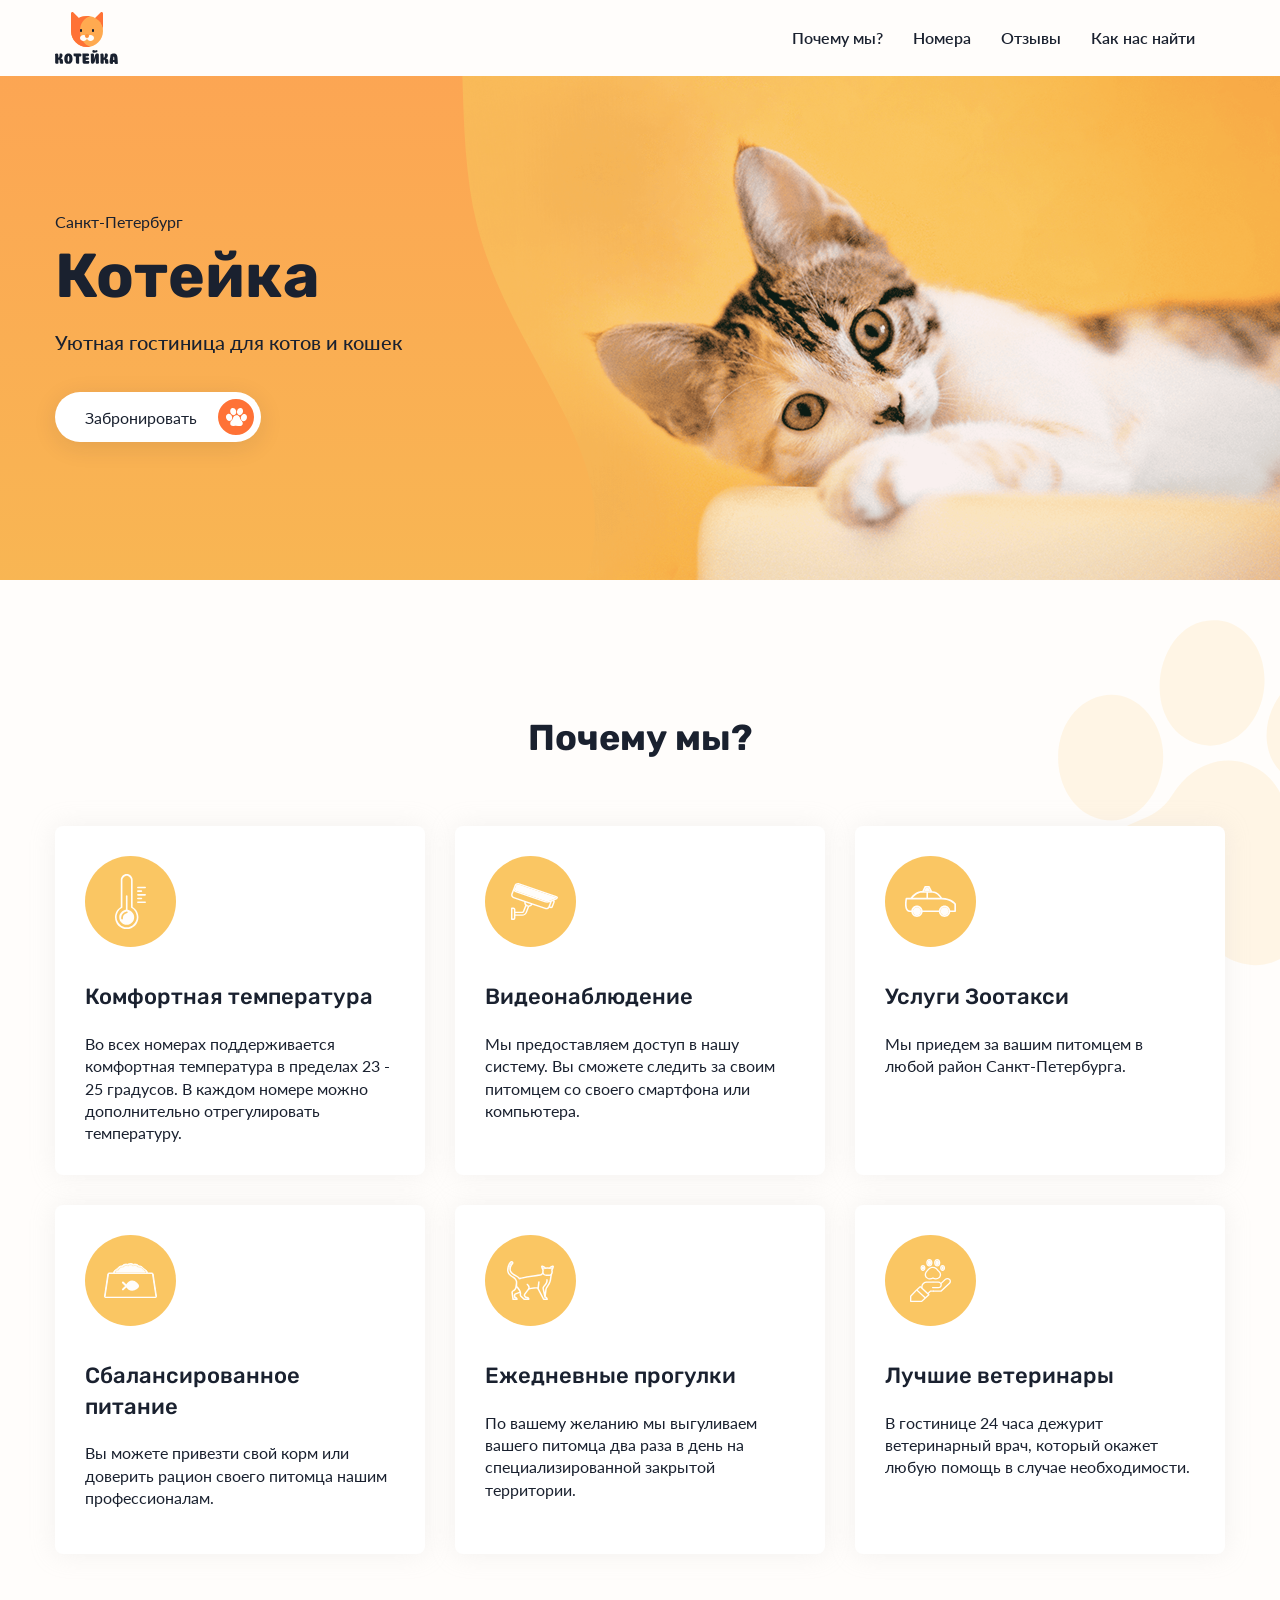
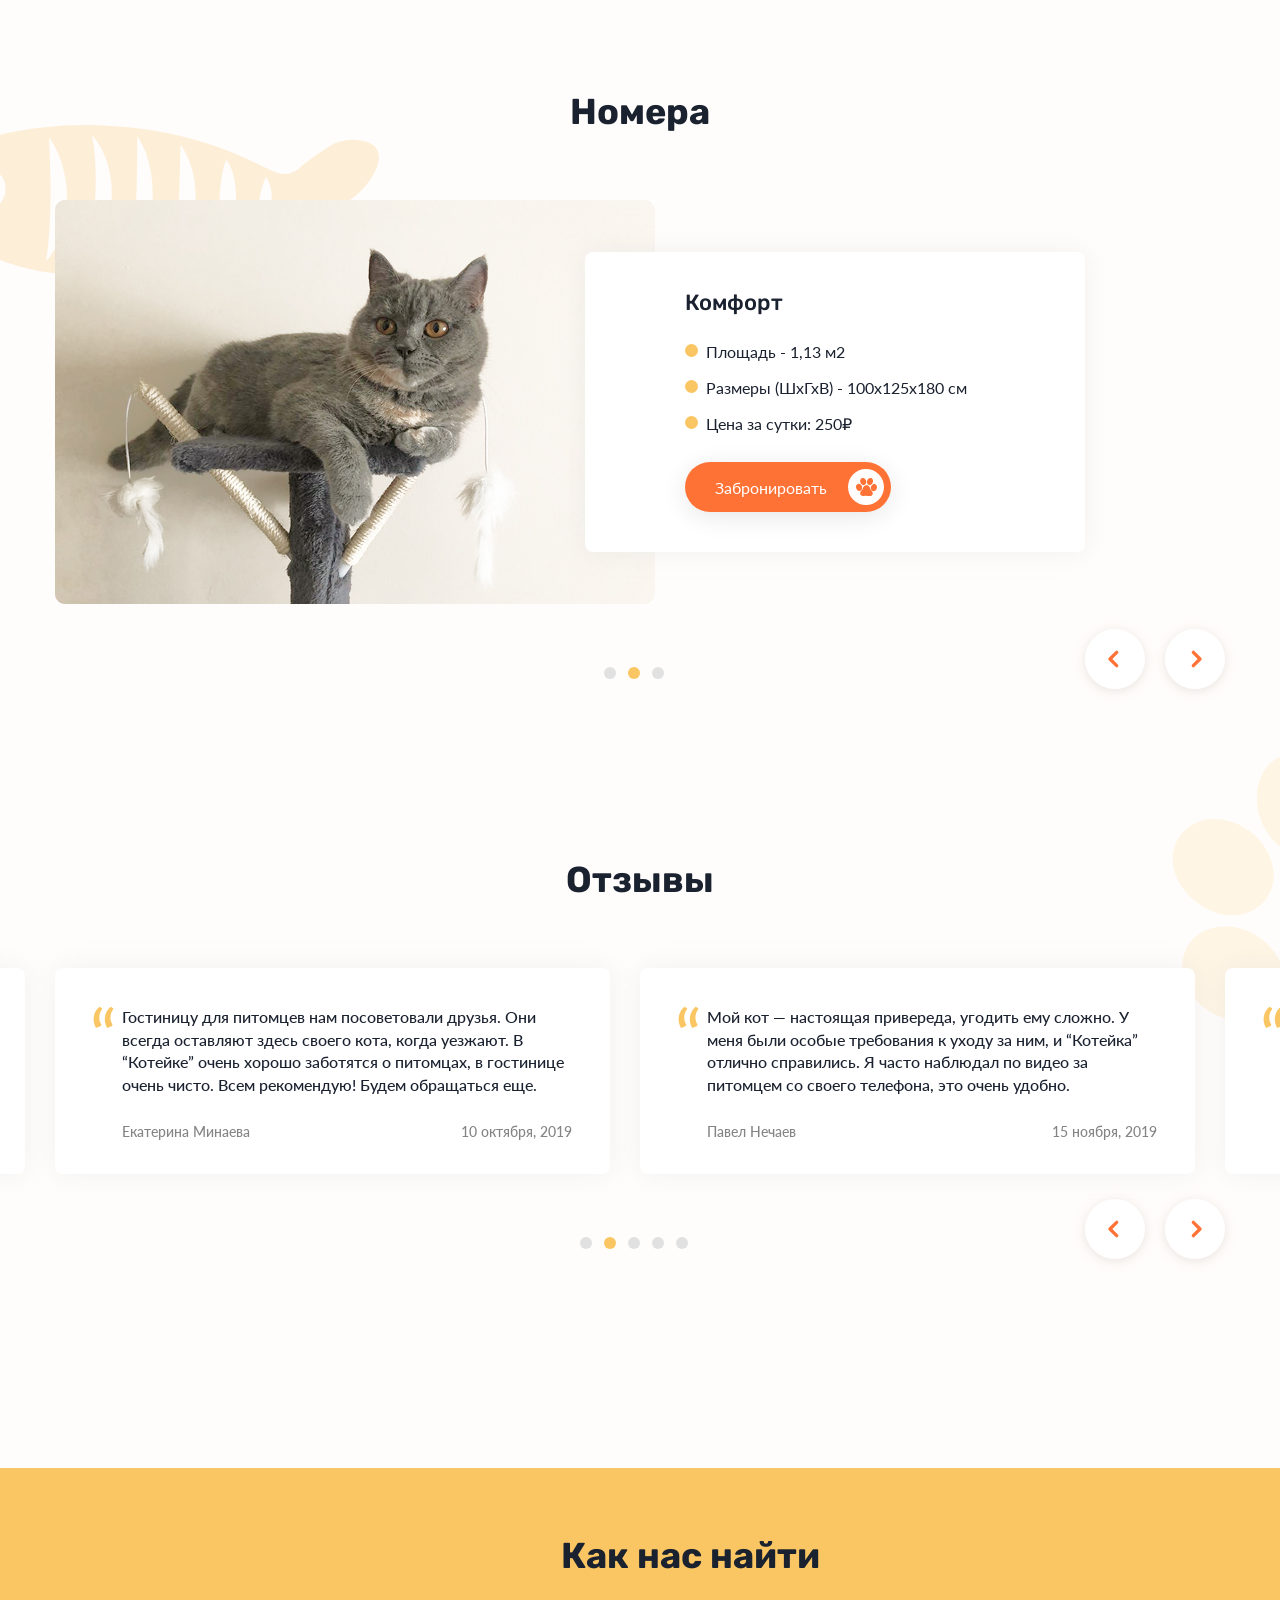
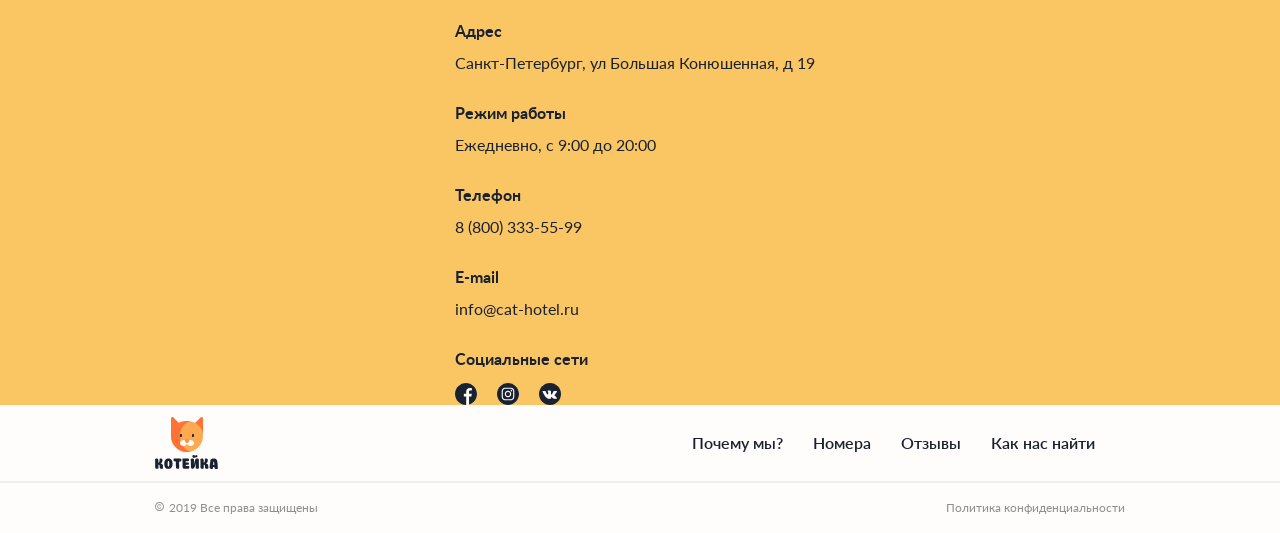
==== index.html @ 7b689180 "start" ====
<!DOCTYPE html>
<html lang="en">

<head>
    <meta charset="utf-8">
    <meta name="keywords" content="важные, ключевые, слова">
    <meta name="description" content="краткое описание">
    <title>Котейка</title>
    <link rel="stylesheet" href="css/reset.css">
    <link rel="stylesheet" href="css/fonts.css">
    <link rel="stylesheet" href="css/style.css">
    <link rel="stylesheet" href="css/slider_css.css">

</head>

<body>
    <div class="wrapper">
        <header class="header">
            <div class="header_top">
                <div class="container">
                    <div class="headet_top-inner">
                        <div class="logo"><a href="#"><img src="images/лого.svg" alt="logo"></a></div>
                        <div class="header_nav">
                            <ul class="nav">
                                <li class="nav_list"><a href="index.html#pochemuMi">Почему мы? </a></li>
                                <li class="nav_list"><a href="nomera.html">Номера </a></li>
                                <li class="nav_list"><a href="index.html#reviews">Отзывы </a></li>
                                <li class="nav_list"><a href="index.html#map">Как нас найти</a></li>
                            </ul>
                        </div>
                    </div>
                </div>
            </div>
        </header>
        <main>
            <section class="oboi">
                <div class="container">
                    <div class="oboi-inner">
                        <div class="oboi_text">Санкт-Петербург </div>
                        <div class="oboi_h1"> Котейка </div>
                        <div class="oboi_text2">Уютная гостиница для котов и кошек</div>
                        <a href="#" class="knopka">
                            <div class="oboi_knopka">Забронировать </div>
                        </a>
                    </div>
                </div>
            </section>
            <section class="pochemuMi" id="pochemuMi">
                <div class="container">
                    <div class="pochemuMi-inner">
                        <section class="pochemuMi">
                            <div class="heading">Почему мы?</div>
                            <div class="pochemuMi_setka">
                                <div class="pochemuMi_setka-inner">
                                    <img src="images/main/1.svg" alt="">
                                    <div class="pochemuMi_setka-inner-h">Комфортная температура</div>
                                    <div class="pochemuMi_setka-inner-p">Во всех номерах поддерживается комфортная
                                        температура в
                                        пределах 23 - 25 градусов. В каждом номере можно дополнительно отрегулировать
                                        температуру. </div>
                                </div>
                                <div class="pochemuMi_setka-inner">
                                    <img src="images/main/2.svg" alt="">
                                    <div class="pochemuMi_setka-inner-h">Видеонаблюдение</div>
                                    <div class="pochemuMi_setka-inner-p">Мы предоставляем доступ в нашу систему. Вы
                                        сможете следить
                                        за своим питомцем со своего смартфона или компьютера. </div>
                                </div>
                                <div class="pochemuMi_setka-inner">
                                    <img src="images/main/3.svg" alt="">
                                    <div class="pochemuMi_setka-inner-h">Услуги Зоотакси</div>
                                    <div class="pochemuMi_setka-inner-p">Мы приедем за вашим питомцем в любой район
                                        Санкт-Петербурга.</div>
                                </div>
                                <div class="pochemuMi_setka-inner">
                                    <img src="images/main/4.svg" alt="">
                                    <div class="pochemuMi_setka-inner-h">Сбалансированное питание</div>
                                    <div class="pochemuMi_setka-inner-p">Вы можете привезти свой корм
                                        или доверить рацион своего
                                        питомца нашим профессионалам.</div>
                                </div>
                                <div class="pochemuMi_setka-inner">
                                    <img src="images/main/5.svg" alt="">
                                    <div class="pochemuMi_setka-inner-h">Ежедневные прогулки</div>
                                    <div class="pochemuMi_setka-inner-p">По вашему желанию мы выгуливаем вашего питомца
                                        два раза в день
                                        на специализированной закрытой территории.</div>
                                </div>
                                <div class="pochemuMi_setka-inner">
                                    <img src="images/main/6.svg" alt="">
                                    <div class="pochemuMi_setka-inner-h">Лучшие ветеринары</div>
                                    <div class="pochemuMi_setka-inner-p">В гостинице 24 часа дежурит ветеринарный врач,
                                        который окажет любую помощь в случае необходимости. </div>
                                </div>
                            </div>
                            <section>
                    </div>
                </div>
            </section>
            <section class="nomera">
                <div class="container">
                    <div class="nomera-inner">
                        <div class="heading">Номера</div>
                        <div class="nomera_slider">
                            <div class="nomera_slider-slide">
                                <div class="slide_image"><img src="images/slider/1.jpg" alt=""></div>
                                <div class="slide-content">
                                    <div class="slide-content-h">Эконом плюс</div>
                                    <div class="slide-content-item-fake">
                                        <div class="slide-content-item"><span></span>Площадь - 0,90 м2</div>
                                        <div class="slide-content-item"><span></span>Размеры (ШхГхВ) — 90х100х180 см
                                        </div>
                                        <div class="slide-content-item"><span></span>Цена за сутки: 200₽</div>
                                    </div>
                                    <a href="#" class="knopka slide-content-knopka">Забронировать</a>
                                </div>
                            </div>
                            <div class="nomera_slider-slide">
                                <div class="slide_image"><img src="images/slider/2.jpg" alt=""></div>
                                <div class="slide-content">
                                    <div class="slide-content-h">Комфорт</div>
                                    <div class="slide-content-item-fake">
                                        <div class="slide-content-item"><span></span>Площадь - 1,13 м2</div>
                                        <div class="slide-content-item"><span></span>Размеры (ШхГхВ) - 100х125х180 см
                                        </div>
                                        <div class="slide-content-item"><span></span>Цена за сутки: 250₽</div>
                                    </div>
                                    <a href="#" class="knopka slide-content-knopka">Забронировать</a>
                                </div>
                            </div>
                            <div class="nomera_slider-slide">
                                <div class="slide_image"><img src="images/slider/3.jpg" alt=""></div>
                                <div class="slide-content">
                                    <div class="slide-content-h">Сьют</div>
                                    <div class="slide-content-item-fake">
                                        <div class="slide-content-item"><span></span>Площадь - 1,56 м2</div>
                                        <div class="slide-content-item"><span></span>Размеры (ШхГхВ) - 125х125х180 см
                                        </div>
                                        <div class="slide-content-item"><span></span>Цена за сутки: 350₽</div>
                                    </div>
                                    <a href="#" class="knopka slide-content-knopka">Забронировать</a>
                                </div>
                            </div>
                        </div>
                    </div>
                </div>
            </section>
            <section class="reviews" id="reviews">
                <div class="container">
                    <div class="reviews-inner">
                        <div class="heading">Отзывы</div>
                        <div class="reviews_slider">
                            <div class="reviews_slider-slide">
                                <div class="reviews_slider_slide-kaw"><img src="images/slider/kaw.svg" alt="">
                                </div>
                                <div class="reviews_slider_slide-reviews">
                                    <div class="reviews_slider-slide-reviews-text">Первый раз пришлось оставить
                                        нашего котика
                                        в гостинице, очень переживали. Администратор Мария каждый день высылала нам
                                        фото нашего питомца, рассказывала, как он себя чувствует.
                                        И мы и котик остались очень довольны!</div>
                                    <div class="reviews_slider-slide-reviews-meta">
                                        <div class="reviews_slider-slide-reviews-meta-fio">Валерия Гришаева</div>
                                        <div class="reviews_slider-slide-reviews-meta-data">15 ноября, 2019</div>
                                    </div>
                                </div>
                            </div>
                            <div class="reviews_slider-slide">
                                <div class="reviews_slider_slide-kaw"><img src="images/slider/kaw.svg" alt="">
                                </div>
                                <div class="reviews_slider_slide-reviews">
                                    <div class="reviews_slider-slide-reviews-text">Гостиницу для питомцев нам
                                        посоветовали друзья. Они всегда оставляют здесь своего кота, когда уезжают. В
                                        “Котейке” очень хорошо заботятся о питомцах, в гостинице очень чисто. Всем
                                        рекомендую! Будем обращаться еще.</div>
                                    <div class="reviews_slider-slide-reviews-meta">
                                        <div class="reviews_slider-slide-reviews-meta-fio">Екатерина Минаева</div>
                                        <div class="reviews_slider-slide-reviews-meta-data">10 октября, 2019</div>
                                    </div>
                                </div>
                            </div>
                            <div class="reviews_slider-slide">
                                <div class="reviews_slider_slide-kaw"><img src="images/slider/kaw.svg" alt="">
                                </div>
                                <div class="reviews_slider_slide-reviews">
                                    <div class="reviews_slider-slide-reviews-text">Мой кот — настоящая привереда,
                                        угодить ему сложно. У меня были особые требования к уходу за ним, и “Котейка”
                                        отлично справились. Я часто наблюдал по видео за питомцем со своего телефона,
                                        это очень удобно. </div>
                                    <div class="reviews_slider-slide-reviews-meta">
                                        <div class="reviews_slider-slide-reviews-meta-fio">Павел Нечаев</div>
                                        <div class="reviews_slider-slide-reviews-meta-data">15 ноября, 2019</div>
                                    </div>
                                </div>
                            </div>
                            <div class="reviews_slider-slide">
                                <div class="reviews_slider_slide-kaw"><img src="images/slider/kaw.svg" alt="">
                                </div>
                                <div class="reviews_slider_slide-reviews">
                                    <div class="reviews_slider-slide-reviews-text">Первый раз пришлось оставить
                                        нашего котика
                                        в гостинице, очень переживали. Администратор Мария каждый день высылала нам
                                        фото нашего питомца, рассказывала, как он себя чувствует.
                                        И мы и котик остались очень довольны!</div>
                                    <div class="reviews_slider-slide-reviews-meta">
                                        <div class="reviews_slider-slide-reviews-meta-fio">Валерия Гришаева</div>
                                        <div class="reviews_slider-slide-reviews-meta-data">15 ноября, 2019</div>
                                    </div>
                                </div>
                            </div>
                            <div class="reviews_slider-slide">
                                <div class="reviews_slider_slide-kaw"><img src="images/slider/kaw.svg" alt="">
                                </div>
                                <div class="reviews_slider_slide-reviews">
                                    <div class="reviews_slider-slide-reviews-text">Гостиницу для питомцев нам
                                        посоветовали друзья. Они всегда оставляют здесь своего кота, когда уезжают. В
                                        “Котейке” очень хорошо заботятся о питомцах, в гостинице очень чисто. Всем
                                        рекомендую! Будем обращаться еще.</div>
                                    <div class="reviews_slider-slide-reviews-meta">
                                        <div class="reviews_slider-slide-reviews-meta-fio">Екатерина Минаева</div>
                                        <div class="reviews_slider-slide-reviews-meta-data">10 октября, 2019</div>
                                    </div>
                                </div>
                            </div>
                            <div class="reviews_slider-slide">
                                <div class="reviews_slider_slide-kaw"><img src="images/slider/kaw.svg" alt="">
                                </div>
                                <div class="reviews_slider_slide-reviews">
                                    <div class="reviews_slider-slide-reviews-text">Мой кот — настоящая привереда,
                                        угодить ему сложно. У меня были особые требования к уходу за ним, и “Котейка”
                                        отлично справились. Я часто наблюдал по видео за питомцем со своего телефона,
                                        это очень удобно. </div>
                                    <div class="reviews_slider-slide-reviews-meta">
                                        <div class="reviews_slider-slide-reviews-meta-fio">Павел Нечаев</div>
                                        <div class="reviews_slider-slide-reviews-meta-data">15 ноября, 2019</div>
                                    </div>
                                </div>
                            </div>
                        </div>
                    </div>
                </div>
            </section>
            <section class="map" id="map">
                <div class="container">
                    <div class="map-inner">
                        <div class="map_text">
                            <div class="heading heading_map">Как нас найти</div>
                            <div class="map_text_fake">
                                <div class="map_text_heading-mini">Адрес</div>
                                <div class="map_text_p">Санкт-Петербург,
                                    ул Большая Конюшенная, д 19</div>

                                <div class="map_text_heading-mini">Режим работы</div>
                                <div class="map_text_p">Ежедневно, с 9:00 до 20:00</div>

                                <div class="map_text_heading-mini">Телефон</div>
                                <div class="map_text_p">8 (800) 333-55-99</div>

                                <div class="map_text_heading-mini">E-mail</div>
                                <div class="map_text_p">info@cat-hotel.ru</div>

                                <div class="map_text_heading-mini">Социальные сети</div>
                                <ul class="map_text_ul">
                                    <a href="#" class="map_text_ul_li">
                                        <li><img src="images/icons/1.svg" alt=""></li>
                                    </a>
                                    <a href="#" class="map_text_ul_li">
                                        <li><img src="images/icons/2.svg" alt=""></li>
                                    </a>
                                    <a href="#" class="map_text_ul_li">
                                        <li><img src="images/icons/3.svg" alt=""></li>
                                    </a>
                                </ul>
                            </div>
                        </div>
                    </div>
                </div>
                <div class="map_script">
                    <script type="text/javascript" charset="utf-8" async
                        src="https://api-maps.yandex.ru/services/constructor/1.0/js/?um=constructor%3Aa5fc6bd078cab195d13f2b5de5ab427fbbad69decf371b7829a983c50aaca92b&amp;width=800&amp;height=580&amp;lang=ru_RU&amp;scroll=true"></script>
                </div>
            </section>

            <footer class="footer">
                <div class="header_top">
                    <div class="container">
                        <div class="container-footer">
                            <div class="headet_top-inner">
                                <div class="logo"><a href="#"><img src="images/лого.svg" alt="logo"></a></div>
                                <div class="header_nav">
                                    <ul class="nav">
                                        <li class="nav_list"><a href="index.html#pochemuMi">Почему мы? </a></li>
                                        <li class="nav_list"><a href="nomera.html">Номера </a></li>
                                        <li class="nav_list"><a href="index.html#reviews">Отзывы </a></li>
                                        <li class="nav_list"><a href="index.html#map">Как нас найти</a></li>
                                    </ul>
                                </div>
                            </div>
                        </div>
                    </div>
                </div>
                <div class="linia"></div>
                <div class="footer_bottom">
                    <div class="container">
                        <div class="container-footer">
                            <div class="footer_bottom-inner">
                                <div class="footer_bottom-p"><img src="images/main/c.svg" alt="">2019 Все права
                                    защищены</div>
                                <div class="footer_bottom-p">Политика конфиденциальности</div>
                            </div>
                        </div>
                    </div>
                </div>
            </footer>
        </main>
    </div>
    <script src="js/jquery-3.7.1.min.js"></script>
    <script src="js/slick-1.8.1/slick/slick.min.js"></script>
    <script src="js/index.js"></script>

</body>

</html>
---- css/fonts.css ----
@font-face {
  font-family: "Lato-Regular";
  src: local("Lato-Regular"),
        url("../fonts/Lato-Regular.woff2") format('woff2');
  font-display: swap;
}

@font-face {
  font-family: "Lato-Medium";
  src: local("Lato-Medium"),
        url("../fonts/Lato-Medium.woff2") format('woff2');
  font-display: swap;
}
@font-face {
  font-family: "Lato-SemiBold";
  src: local("Lato-SemiBold"),
        url("../fonts/Lato-SemiBold.woff2") format('woff2');
  font-display: swap;
}
@font-face {
  font-family: "Lato-Bold";
  src: local("Lato-Bold"),
        url("../fonts/Lato-Bold.woff2") format('woff2');
  font-display: swap;
}


@font-face {
  font-family: "Rubik-Medium";
  src: local("Rubik-Medium"),
        url("../fonts/Rubik-Medium.woff2") format('woff2');
  font-display: swap;
}
@font-face {
  font-family: "Rubik-Bold";
  src: local("Rubik-Bold"),
        url("../fonts/Rubik-Bold.woff2") format('woff2');
  font-display: swap;
}
---- css/style.css ----
/* позволяет урезать излишек контента */
body {
    font-size: 16px;
    font-family: "Lato-Regular", sans-serif;
    color: #1A212F;
    background-color: #FFFDFB;
}

/* убираем скролл и делаем 100% ширину и высоту */
.wrapper {
    min-height: 100%;
    width: 100%;
    overflow: hidden;
}

.container {
    max-width: 1200px;
    padding: 0 15px;
    margin: 0 auto;
    height: 100%;
}

.knopka {
    display: inline-block;
    position: relative;

    box-shadow: 0 5px 25px 0 rgba(26, 33, 47, 0.1);
    background-color: white;
    border-radius: 25px;

    height: 50px;
    width: 206px;
    padding: 18px 63px 20px 30px;

    transition: all 0.3s;

}

.knopka:hover {
    transform: scale(1.1);
}

.heading {
    font-family: "Rubik-Bold", sans-serif;
    font-size: 36px;
    text-align: center;
    margin-bottom: 70px;
}

/* HEADER=============================================================================================================================== */

.headet_top-inner {
    display: flex;
    justify-content: space-between;
    height: 76px;
    font-family: "Lato-SemiBold", sans-serif;

}

.logo {
    display: flex;
    align-items: center;
}

.logo img {
    overflow: hidden;
}

.header_nav {
    display: flex;
    align-items: center;

}

.nav {
    display: flex;

}

.nav_list {
    margin-right: 30px;
}

/* OBOI=============================================================================================================================== */
.oboi {
    background-image: url("../images/main/котейка_main.svg");
    /* на всю ширину */
    background-size: cover;
    background-position: center;
    background-repeat: no-repeat;
    position: relative;
    z-index: 0;
    margin-bottom: 140px;
}

/* та фигура странная в картинке */
.oboi::after {
    content: "";
    position: absolute;

    width: 1048px;
    /* дал высоту такую же как и уобоев, дабы не вылахила за края */
    height: 504px;

    /* центрирует по вертикали кнопку  */
    top: 50%;
    right: 50%;
    transform: translateY(-50%);

    background: url("../images/main/Vector.svg") no-repeat center;
    z-index: -1;
}

.oboi-inner {
    display: flex;
    flex-direction: column;
    justify-content: center;

    height: 504px;
}

.oboi_text {
    margin-bottom: 15px;
}

.oboi_h1 {
    margin-bottom: 25px;
    font-size: 62px;
    font-family: "Rubik-Bold", sans-serif;
}

.oboi_text2 {
    font-size: 20px;
    font-family: "Lato-Medium", sans-serif;
    margin-bottom: 40px;
}

.oboi_knopka::after {
    content: "";
    position: absolute;

    width: 36px;
    height: 36px;

    /* центрирует по вертикали кнопку  */
    top: 50%;
    transform: translateY(-50%);

    right: 7px;
    background: url("../images/lapa_button.svg") no-repeat center;
}

/* pochemuMi=============================================================================================================================== */

.pochemuMi-inner {
    display: flex;
    flex-direction: column;
    position: relative;
    margin-bottom: 140px;
}

.pochemuMi-inner::before {
    content: "";
    position: absolute;

    width: 354px;
    height: 346px;

    right: -187px;
    top: -100px;

    background: url("../images/background/lapa.svg") no-repeat center;

    z-index: -1;
}

.pochemuMi_setka {
    display: grid;
    grid-template-rows: repeat(2, 1fr);
    grid-template-columns: repeat(3, 1fr);
    grid-gap: 30px;
}

.pochemuMi_setka-inner {
    padding: 30px;
    box-shadow: 0 0 25px 0 rgba(208, 208, 208, 0.25);
    background: #fff;
    border-radius: 8px;


}

.pochemuMi_setka-inner img {
    /* необязательно но пусть будет */
    width: 91px;
    height: 91px;
    margin-bottom: 35px;
}

.pochemuMi_setka-inner-h {
    font-family: "Rubik-Medium", sans-serif;
    font-size: 22px;
    line-height: 140%;
    margin-bottom: 20px;

}

.pochemuMi_setka-inner-p {
    line-height: 140%;
}

/* nomera=============================================================================================================================== */

.nomera {
    margin-bottom: 140px;
}

.nomera-inner {
    position: relative;
    display: flex;
    flex-direction: column;
}

.nomera-inner::before {
    content: "";
    position: absolute;

    width: 484px;
    height: 151px;

    left: -160px;
    top: 31px;

    opacity: 20%;
    background: url("../images/background/riba.svg") no-repeat center;

    z-index: -1;
}


/* сам слайдер */
.nomera_slider {
    position: relative;
    margin-bottom: 43px;

}

.nomera_slider-slide {
    display: flex;
    align-items: center;
}

.slide_image {
    border-radius: 10px;
    width: 600px;
    height: 404px;
}

.slide-content {
    display: flex;
    flex-direction: column;

    padding: 40px 100px;
    background-color: #fff;
    box-shadow: 0 0 25px 0 rgba(208, 208, 208, 0.25);
    border-radius: 8px;

    margin-left: -70px;
    margin-right: 140px;
    width: 500px;

}

.slide-content-h {
    font-family: "Rubik-Medium", sans-serif;
    font-size: 22px;
    margin-bottom: 30px;
}

.slide-content-item {
    margin-bottom: 20px;
    display: flex;
}

.slide-content-item:last-child {
    margin-bottom: 30px;
}

/* кружочек */
.slide-content-item span {
    width: 13px;
    height: 13px;
    background-color: #FAC663;
    border-radius: 50%;
    margin-right: 8px;
}

.slide-content-knopka {
    background-color: #FF7236;
    color: rgb(255, 255, 255);
}

.slide-content-knopka::after {
    content: "";
    position: absolute;

    width: 36px;
    height: 36px;

    /* центрирует по вертикали кнопку  */
    top: 50%;
    transform: translateY(-50%);

    right: 7px;
    background: url("../images/lapa_button2.svg") no-repeat center;
}


/* reviews=============================================================================================================================== */

.reviews {
    margin-bottom: 219px;
}

.reviews-inner {
    display: flex;
    flex-direction: column;
    position: relative;
}

.reviews-inner::before {
    content: "";
    position: absolute;

    width: 283px;
    height: 291px;

    right: -230px;
    top: -110px;

    background: url("../images/background/lapa2.svg") no-repeat center;

    z-index: -1;
}


.reviews_slider {
    position: relative;
}

/* сам слайд */
.reviews_slider-slide {
    display: flex;
    padding: 38px;
    margin-right: 30px;
    max-width: 700px;
    max-height: 206px;
    box-sizing: border-box;

    font-family: "Lato-Medium", sans-serif;

    box-shadow: 0 0 25px 0 rgba(208, 208, 208, 0.25);
    background: #fff;
    border-radius: 8px;

}

.reviews_slider_slide-kaw {
    margin-right: 8px;
}

.reviews_slider_slide-reviews {
    display: flex;
    flex-direction: column;
    line-height: 140%;

}

.reviews_slider-slide-reviews-text {
    margin-bottom: 25px;
}

.reviews_slider-slide-reviews-meta {
    display: flex;
    justify-content: space-between;
    font-size: 14px;
    color: #848484;
}


/* map=============================================================================================================================== */

.map {
    background-color: #FAC663;
    display: flex;
}

.map-inner {
    display: flex;
    justify-self: start;
}

.map_text {
    display: flex;
    flex-direction: column;
    width: 470px;
    margin-left: 100px;
}

.heading_map {
    margin-top: 70px;
    margin-bottom: 50px;
}

.map_text_heading-mini {
    margin-top: 35px;
    margin-bottom: 15px;
    font-family: "Lato-Bold", sans-serif;
}

.map_text_heading-mini:first-child {
    margin-top: 0px;
}

.map_text_ul {
    display: flex;
}

.map_text_ul_li {
    margin-right: 20px;
    transition: 1s;
}

.map_text_ul_li:hover {
    transform: scale(1.5) rotateZ(360deg);
}

.map_script {
    display: flex;
    justify-content: end;
}


/* footer=============================================================================================================================== */

.container-footer {
    padding: 0px 100px;
}


.linia {
    border: 1px solid #efefef;
}

.footer_bottom-inner {
    display: flex;
    justify-content: space-between;
    align-items: center;
    height: 50px;

    font-size: 12px;
    color: #8f8f8f;
}

.footer_bottom-p img {
    margin-right: 5px;
}

/* filtr=============================================================================================================================== */

.filtr {
    margin-bottom: 140px;
}

.filtr-inner {}

.filtr_heading {
    display: flex;
    justify-content: space-between;
    align-items: center;
    margin-top: 70px;
    margin-bottom: 50px;
}

.heading-filtr {
    text-align: center;
    margin-bottom: 0px;
}

/* селектор сортировки */
.filtr_heading_sortirowka {}

/* тело */
.filtr_body {
    display: flex;
    justify-content: space-between;
}

/* param====================================================================================================== */
.filtr_body_parametr {
    font-family: "Lato-Regular", sans-serif;
    font-size: 14px;
    margin-right: 15px;
}

/* все буквыи и галочки */
.filtr_body_parametr p {
    margin-bottom: 20px;
    font-size: 16px;
    font-family: "Lato-Medium", sans-serif;
}

/* перед кнопкой отступ */
.filtr_body_parametr p:last-child {
    margin-bottom: 40px;
}

.filtr_body_parametr-fix_p {
    margin-top: 35px;
}

/* ввод вручную */
.filtr_body_parametr input {
    margin-bottom: 35px;
    border: 1px solid #e1e1e1;
    width: 100px;
    height: 24px;

    padding-left: 5px;
}

.filtr_body_parametr label {
    margin-bottom: 15px;
    display: flex;
    align-items: center;
    width: fit-content;
}

/* стилизация через инпут */
.filtr_body_parametr input[type="checkbox"] {
    margin-bottom: 0px;
    margin-right: 10px;

    width: 20px;
    height: 20px;

    accent-color: #FFFDFB;
    border: 1px solid #e1e1e1;
    box-shadow: 0 0 0 1px #e1e1e1;
    background-clip: content-box;


}

.knopka-param {
    display: inline-block;

    background-color: transparent;

    box-shadow: none;
    border-radius: 25px;
    width: 185px;
    height: 42px;

    padding: 13px 34px 15px;
    margin-bottom: 15px;

    border: 2px solid #FAC663;
}

.real_ch {
    display: flex;
    justify-content: center;
    align-items: center;

    width: 20px;
    height: 20px;
    border: 1px solid #e1e1e1;

    margin-right: 10px;
}

.real_ch svg {
    display: none;
}

.fake_ch {
    position: absolute;
    clip: rect(0, 0, 0, 0);
}

.fake_ch:checked+.real_ch svg {
    display: block;
}

/* грид================================================================================================================================================== */
.filtr_body_grid {
    display: grid;
    grid-template-rows: repeat(2, 1fr);
    grid-template-columns: repeat(3, 1fr);
    grid-gap: 30px;
}

/* сам пункт */
.filtr_body_grid_item {
    display: flex;
    flex-direction: column;
    box-shadow: 0 0 25px 0 rgba(208, 208, 208, 0.25);
    background: #fff;

    border-radius: 5px;
    overflow: hidden;

    width: 270px;


}

/* внутренности кроме img */
.filtr_body_grid_item_inner {
    padding: 25px 18px;
    border-bottom: 1px solid #E1E1E1;
    border-right: 1px solid #E1E1E1;
    border-left: 1px solid #E1E1E1;
    border-radius: 0 0 5px 5px;

    font-size: 14px;
}

.filtr_body_grid_item-heading {
    font-family: "Rubik-Medium", sans-serif;
    font-size: 20px;
}

.filtr_body_grid_item-ul {
    display: grid;
    padding: 20px 0px;
    gap: 15px;
}

.filtr_body_grid_item-li {}

.filtr_body_grid_item-li span {
    font-family: "Lato-Medium", sans-serif;
    font-size: 18px;
}

.filtr_body_grid_item-li_flex-img {
    display: flex;
    margin-left: 12px;
    gap: 8px;
    align-items: center;
}

.filtr_body_grid_item-li_flex-img img:last-child {
    margin-left: 0;
}

.filtr_body_grid_item-li_flex {
    display: flex;
    text-align: center;

}

.filter-knopka {
    background-color: #FF7236;
    color: rgb(255, 255, 255);
    font-size: 14px;
    width: 100%;
    text-align: center;
}

.filter-knopka::after {
    content: "";
    position: absolute;

    width: 36px;
    height: 36px;

    /* центрирует по вертикали кнопку  */
    top: 50%;
    transform: translateY(-50%);

    right: 7px;
    background: url("../images/lapa_button2.svg") no-repeat center;
}

/* aside================================================================================================================================================== */

.aside {
    margin-bottom: 140px;
}

.aside-inner {
    background: url("/images/filtr/aside.jpg") no-repeat center;
    border-radius: 10px;
    overflow: hidden;
    width: 1170px;
    height: 379px;
}

.aside_inner-item {
    display: flex;
    flex-direction: column;
    justify-content: center;
    padding: 78px 581px 78px 270px;
}

.aside-h1 {
    font-size: 36px;
    font-family: "Rubik-Bold", sans-serif;
    margin-bottom: 15px;
}

.aside-h2 {
    font-size: 56px;
    font-family: "Rubik-Bold", sans-serif;
    margin-bottom: 25px;
}

.aside-p {
    line-height: 140%;
    margin-bottom: 35px;
}
---- css/slider_css.css ----
/* Слайдер */
.slick-slider {}

/* Слайдер запущений */
.slick-slider.slick-initialized {}

/* Слайдер з крапками */
.slick-slider.slick-dotted {}

/* Обмежувальна оболонка */
.slick-list {
}

/* Стрічка слайдів */
.slick-track {
  display: flex;
}

/* Слайд */
.slick-slide {}

/* Слайд активний (показується) */
.slick-slide.slick-active {}

/* Слайд основний */
.slick-slide.slick-current {}

/* Слайд по центру */
.slick-slide.slick-center {}

/* Клонований слайд */
.slick-slide.slick-cloned {}

/* Стрілка */
.slick-arrow {}

/* Стрілка вліво */
.slick-arrow.slick-prev {}

/* Стрілка вправо */
.slick-arrow.slick-next {}

/* Стрілка не активна */
.slick-arrow.slick-disabled {}

/* Точки (буліти) */
.slick-dots {}

.slick-dots li {}

/* Активна точка */
.slick-dots li.slick-active {}

/* Елемент точки */
.slick-dots li button {}


.nomera_slider .slick-list {
  overflow: hidden;
}

.nomera_slider .slick-arrow {
  position: absolute;
  bottom: -10px;
  /* ширина и высота стрелок */
  width: 60px;
  height: 60px;

  background-color: #fff;
  box-shadow: 0 2px 12px 0 rgba(173, 152, 143, 0.25);
  border-radius: 50%;
}

/* назад */
.nomera_slider .slick-arrow.slick-prev {
  right: 80px;
  font-size: 0px;
  background: url("/images/slider/left.svg")0 0 / 100% no-repeat;
}

/* вперед */
.nomera_slider .slick-arrow.slick-next {
  right: 0px;
  font-size: 0px;
  background: url("/images/slider/right.svg") 0 0 / 100% no-repeat;
}

/* точечки ---------------------------------------------------------------------------------------------------------------------------------*/

.nomera_slider .slick-dots {
  display: flex;
  align-items: center;
  justify-content: center;
  margin-top: 55px;
}

.nomera_slider .slick-dots li {
  margin-right: 12px;
}

/* Активна точка */
.nomera_slider .slick-dots li.slick-active button {
  background-color: #FAC663;
  font-size: 0px;
  width: 12px;
  height: 12px;
  border-radius: 50%;
}

/* Елемент точки */
.nomera_slider .slick-dots li button {
  font-size: 0px;
  width: 12px;
  height: 12px;
  background-color: #E1E1E1;
  border-radius: 50%;
}



/* ОТЗЫВЫ=========================================================================================================================================================== */



.reviews_slider .slick-arrow {
  position: absolute;
  bottom: -10px;
  /* ширина и высота стрелок */
  width: 60px;
  height: 60px;

  background-color: #fff;
  box-shadow: 0 2px 12px 0 rgba(173, 152, 143, 0.25);
  border-radius: 50%;
}

/* назад */
.reviews_slider .slick-arrow.slick-prev {
  right: 80px;
  font-size: 0px;
  background: url("/images/slider/left.svg")0 0 / 100% no-repeat;
}

/* вперед */
.reviews_slider .slick-arrow.slick-next {
  right: 0px;
  font-size: 0px;
  background: url("/images/slider/right.svg") 0 0 / 100% no-repeat;
}

/* точечки ---------------------------------------------------------------------------------------------------------------------------------*/

.reviews_slider .slick-dots {
  display: flex;
  align-items: center;
  justify-content: center;
  margin-top: 55px;
}

.reviews_slider .slick-dots li {
  margin-right: 12px;
}

/* Активна точка */
.reviews_slider .slick-dots li.slick-active button {
  background-color: #FAC663;
  font-size: 0px;
  width: 12px;
  height: 12px;
  border-radius: 50%;
}

/* Елемент точки */
.reviews_slider .slick-dots li button {
  font-size: 0px;
  width: 12px;
  height: 12px;
  background-color: #E1E1E1;
  border-radius: 50%;
}
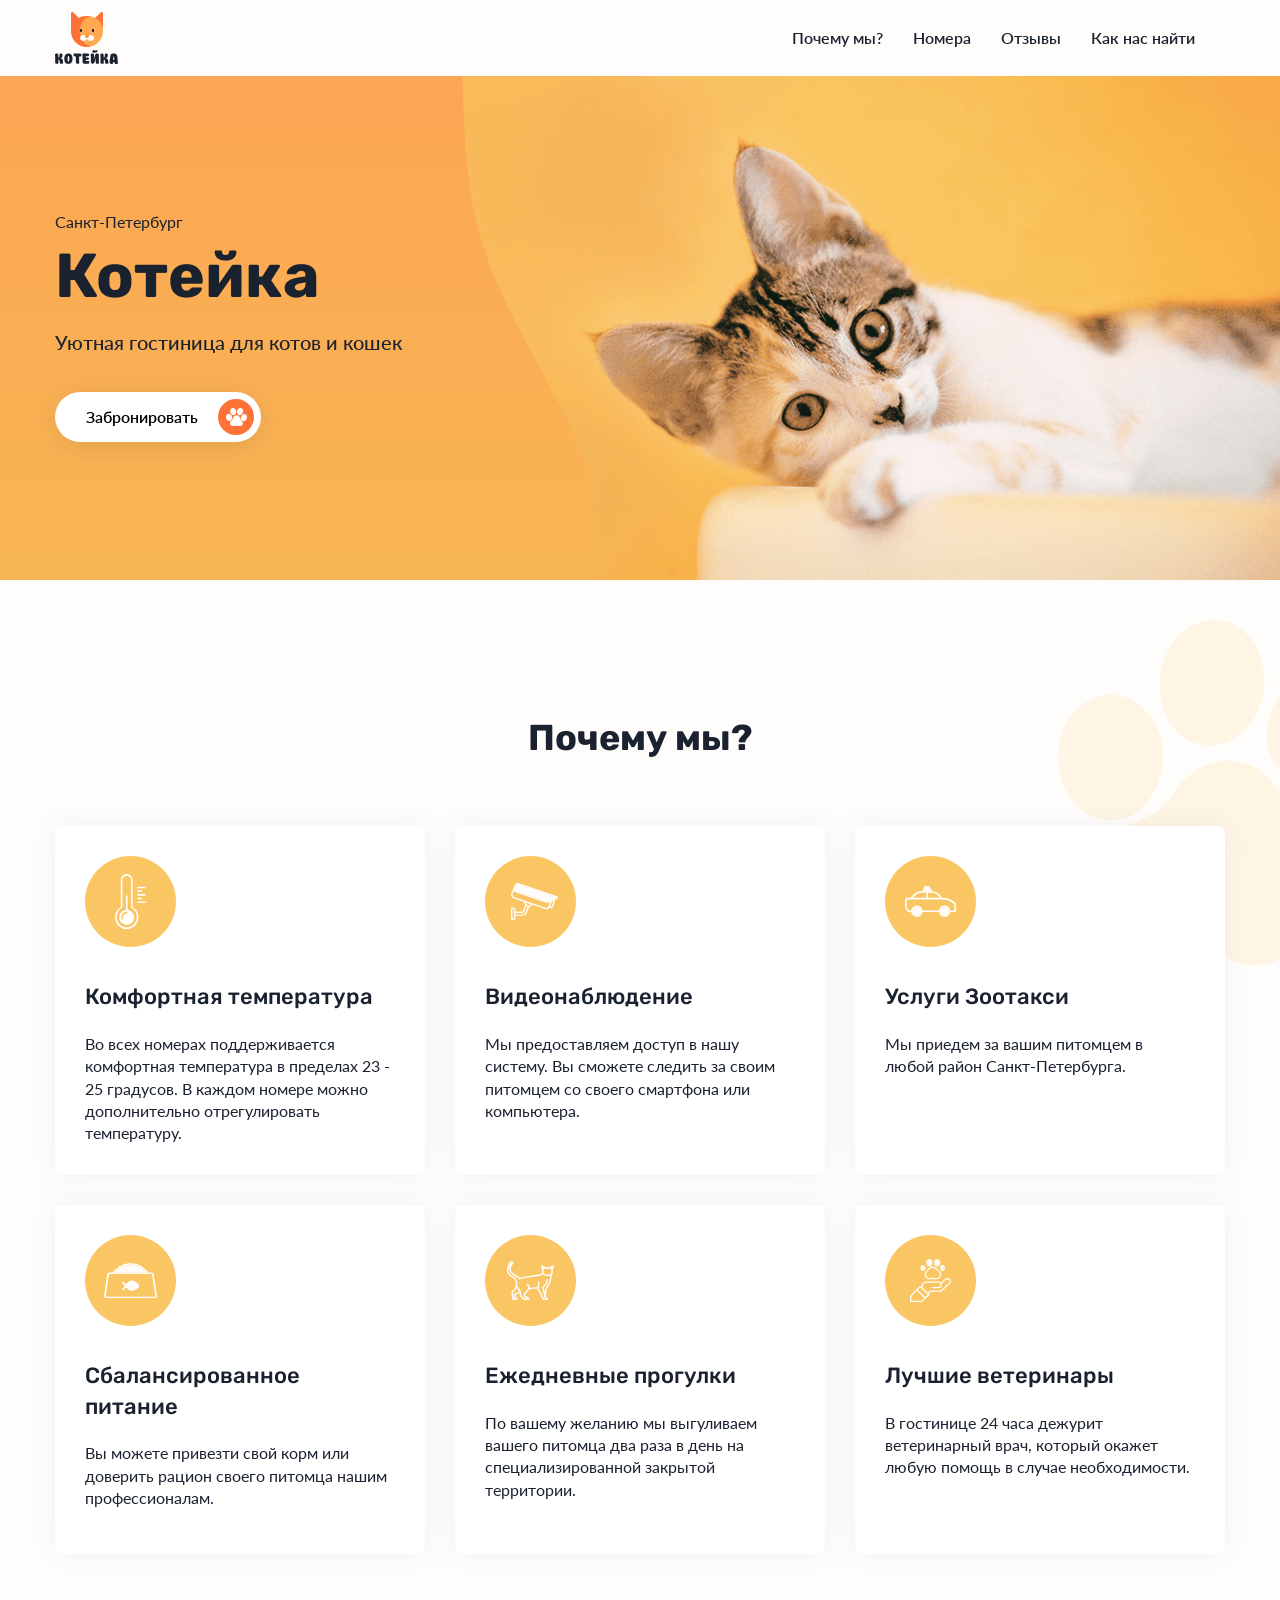
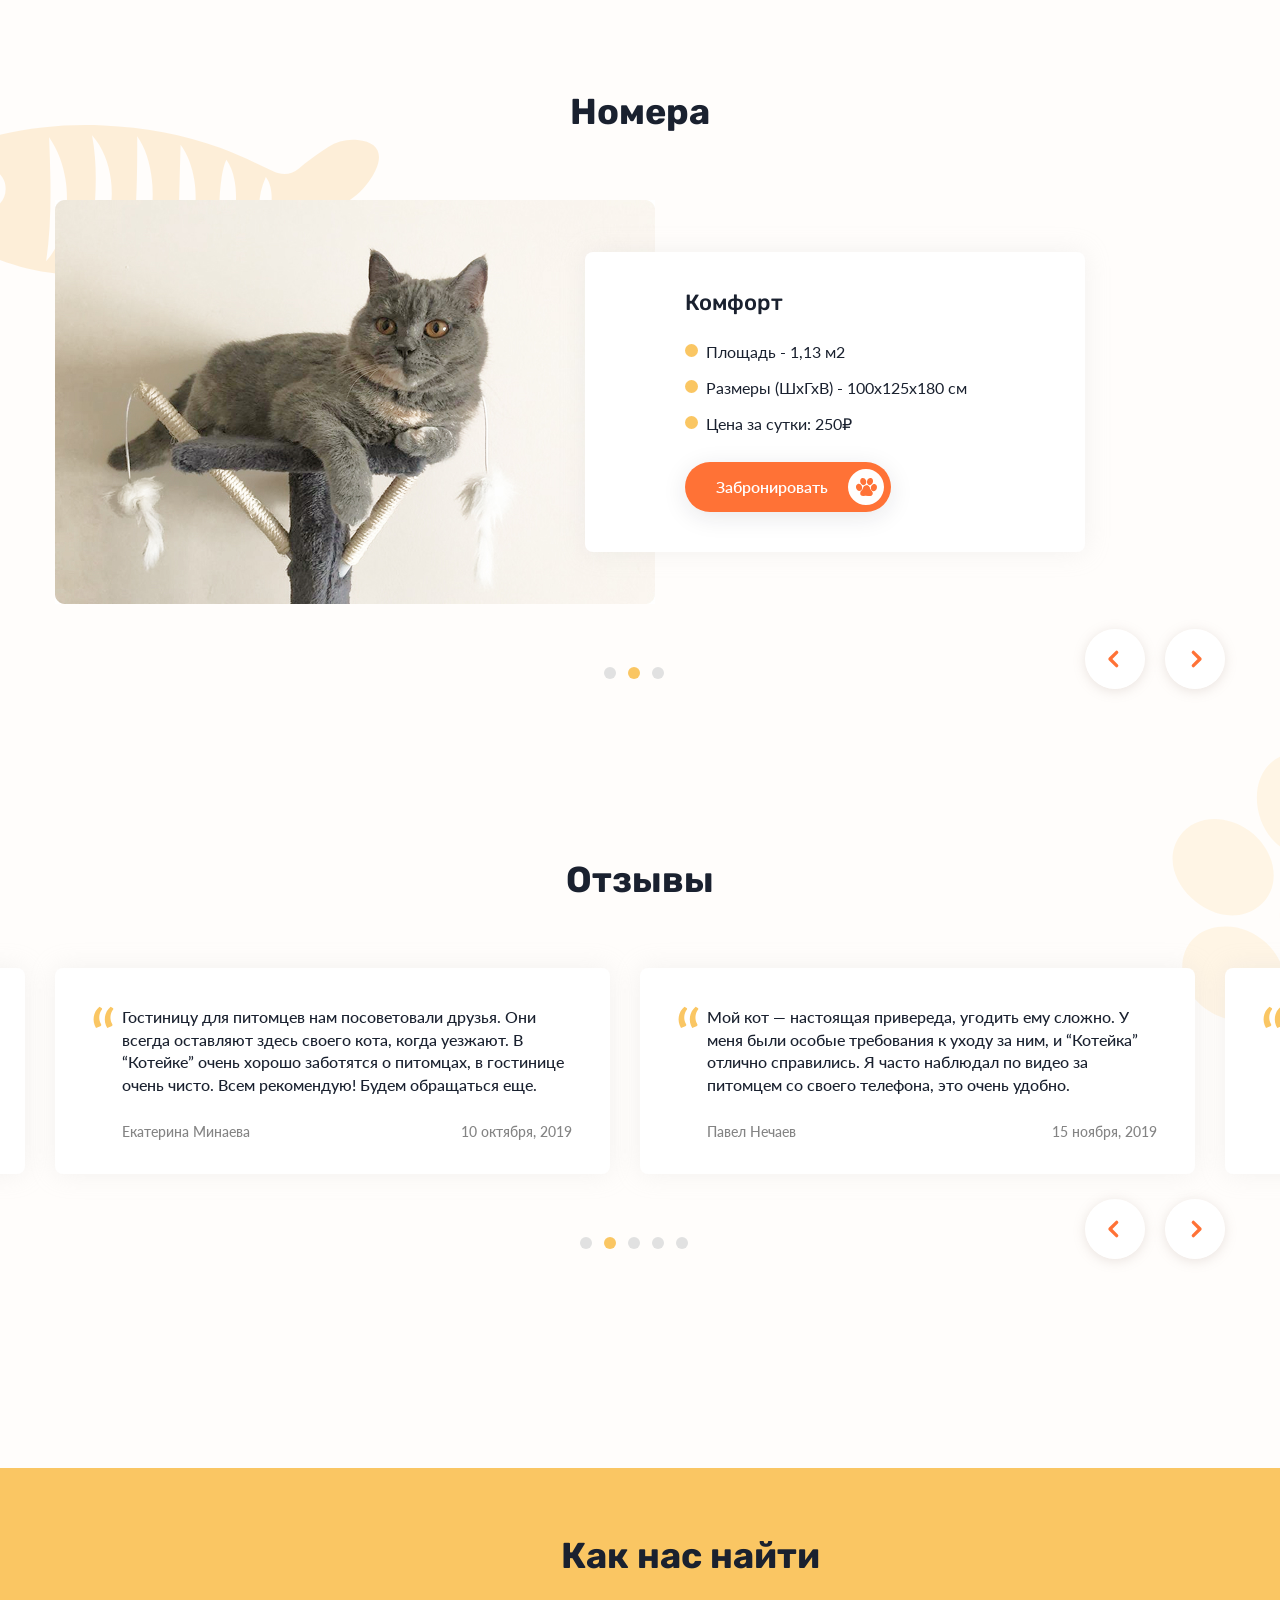
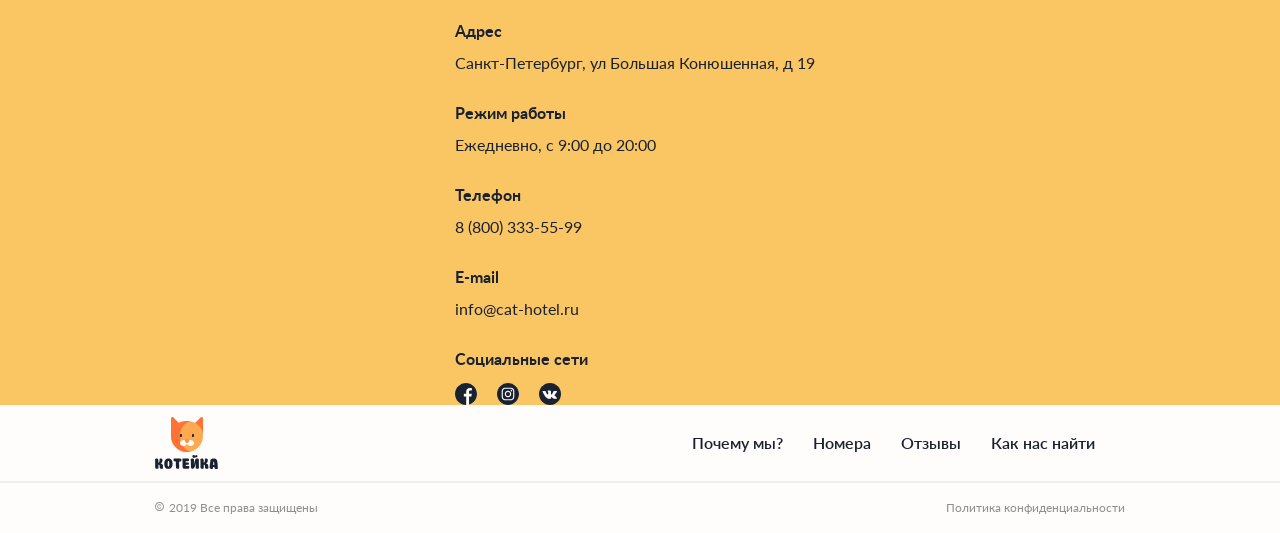
==== commit 32da6776: "сделал title_castom полностью рабочий(вроде) далее фиксы и фильтр номеров" ====
--- a/index.html
+++ b/index.html
@@ -8,7 +8,8 @@
     <title>Котейка</title>
     <link rel="stylesheet" href="css/reset.css">
     <link rel="stylesheet" href="css/fonts.css">
-    <link rel="stylesheet" href="css/style.css">
+    <link rel="stylesheet" href="css/globalStyle.css">
+    <link rel="stylesheet" href="css/index.css">
     <link rel="stylesheet" href="css/slider_css.css">
 
 </head>
@@ -39,9 +40,9 @@
                         <div class="oboi_text">Санкт-Петербург </div>
                         <div class="oboi_h1"> Котейка </div>
                         <div class="oboi_text2">Уютная гостиница для котов и кошек</div>
-                        <a href="#" class="knopka">
+                        <button class="knopka">
                             <div class="oboi_knopka">Забронировать </div>
-                        </a>
+                        </button>
                     </div>
                 </div>
             </section>
@@ -112,7 +113,7 @@
                                         </div>
                                         <div class="slide-content-item"><span></span>Цена за сутки: 200₽</div>
                                     </div>
-                                    <a href="#" class="knopka slide-content-knopka">Забронировать</a>
+                                    <button  class="knopka slide-content-knopka">Забронировать</button>
                                 </div>
                             </div>
                             <div class="nomera_slider-slide">
@@ -125,7 +126,7 @@
                                         </div>
                                         <div class="slide-content-item"><span></span>Цена за сутки: 250₽</div>
                                     </div>
-                                    <a href="#" class="knopka slide-content-knopka">Забронировать</a>
+                                    <button  class="knopka slide-content-knopka">Забронировать</button>
                                 </div>
                             </div>
                             <div class="nomera_slider-slide">
@@ -138,7 +139,7 @@
                                         </div>
                                         <div class="slide-content-item"><span></span>Цена за сутки: 350₽</div>
                                     </div>
-                                    <a href="#" class="knopka slide-content-knopka">Забронировать</a>
+                                    <button  class="knopka slide-content-knopka">Забронировать</button>
                                 </div>
                             </div>
                         </div>
--- a/css/globalStyle.css
+++ b/css/globalStyle.css
@@ -0,0 +1,161 @@
+body {
+    font-size: 16px;
+    font-family: "Lato-Regular", sans-serif;
+    color: #1A212F;
+    background-color: #FFFDFB;
+}
+
+.wrapper {
+    min-height: 100%;
+    width: 100%;
+    overflow: hidden;
+}
+
+.container {
+    max-width: 1200px;
+    padding: 0 15px;
+    margin: 0 auto;
+    height: 100%;
+}
+
+.knopka {
+    display: block;
+    position: relative;
+
+    box-shadow: 0 5px 25px 0 rgba(26, 33, 47, 0.1);
+    background-color: white;
+    border-radius: 25px;
+
+    height: 50px;
+    width: 206px;
+    padding: 15px 63px 20px 30px;
+
+    transition: all 0.3s;
+    font-size: 16px;
+    font-family: 'Lato-SemiBold', sans-serif;
+
+}
+
+.knopka:hover {
+    transform: scale(1.1);
+}
+
+.heading {
+    font-family: "Rubik-Bold", sans-serif;
+    font-size: 36px;
+    text-align: center;
+    margin-bottom: 70px;
+}
+
+
+/* HEADER=============================================================================================================================== */
+
+.headet_top-inner {
+    display: flex;
+    justify-content: space-between;
+    height: 76px;
+    font-family: "Lato-SemiBold", sans-serif;
+
+}
+
+.logo {
+    display: flex;
+    align-items: center;
+}
+
+.logo img {
+    overflow: hidden;
+}
+
+.header_nav {
+    display: flex;
+    align-items: center;
+
+}
+
+.nav {
+    display: flex;
+
+}
+
+.nav_list {
+    margin-right: 30px;
+}
+
+/* map=============================================================================================================================== */
+
+.map {
+    background-color: #FAC663;
+    display: flex;
+}
+
+.map-inner {
+    display: flex;
+    justify-self: start;
+}
+
+.map_text {
+    display: flex;
+    flex-direction: column;
+    width: 470px;
+    margin-left: 100px;
+}
+
+.heading_map {
+    margin-top: 70px;
+    margin-bottom: 50px;
+}
+
+.map_text_heading-mini {
+    margin-top: 35px;
+    margin-bottom: 15px;
+    font-family: "Lato-Bold", sans-serif;
+}
+
+.map_text_heading-mini:first-child {
+    margin-top: 0px;
+}
+
+.map_text_ul {
+    display: flex;
+}
+
+.map_text_ul_li {
+    margin-right: 20px;
+    transition: 1s;
+}
+
+.map_text_ul_li:hover {
+    transform: scale(1.5) rotateZ(360deg);
+}
+
+.map_script {
+    display: flex;
+    justify-content: end;
+}
+
+
+/* footer=============================================================================================================================== */
+
+.container-footer {
+    padding: 0px 100px;
+}
+
+
+.linia {
+    border: 1px solid #efefef;
+}
+
+.footer_bottom-inner {
+    display: flex;
+    justify-content: space-between;
+    align-items: center;
+    height: 50px;
+
+    font-size: 12px;
+    color: #8f8f8f;
+}
+
+.footer_bottom-p img {
+    margin-right: 5px;
+}
--- a/css/index.css
+++ b/css/index.css
@@ -0,0 +1,308 @@
+/* OBOI=============================================================================================================================== */
+.oboi {
+    background-image: url("../images/main/котейка_main.svg");
+    /* на всю ширину */
+    background-size: cover;
+    background-position: center;
+    background-repeat: no-repeat;
+    position: relative;
+    z-index: 0;
+    margin-bottom: 140px;
+}
+
+/* та фигура странная в картинке */
+.oboi::after {
+    content: "";
+    position: absolute;
+
+    width: 1048px;
+    /* дал высоту такую же как и уобоев, дабы не вылахила за края */
+    height: 504px;
+
+    /* центрирует по вертикали кнопку  */
+    top: 50%;
+    right: 50%;
+    transform: translateY(-50%);
+
+    background: url("../images/main/Vector.svg") no-repeat center;
+    z-index: -1;
+}
+
+.oboi-inner {
+    display: flex;
+    flex-direction: column;
+    justify-content: center;
+
+    height: 504px;
+}
+
+.oboi_text {
+    margin-bottom: 15px;
+}
+
+.oboi_h1 {
+    margin-bottom: 25px;
+    font-size: 62px;
+    font-family: "Rubik-Bold", sans-serif;
+}
+
+.oboi_text2 {
+    font-size: 20px;
+    font-family: "Lato-Medium", sans-serif;
+    margin-bottom: 40px;
+}
+
+.oboi_knopka::after {
+    content: "";
+    position: absolute;
+
+    width: 36px;
+    height: 36px;
+
+    /* центрирует по вертикали кнопку  */
+    top: 50%;
+    transform: translateY(-50%);
+
+    right: 7px;
+    background: url("../images/lapa_button.svg") no-repeat center;
+}
+
+/* pochemuMi=============================================================================================================================== */
+
+.pochemuMi-inner {
+    display: flex;
+    flex-direction: column;
+    position: relative;
+    margin-bottom: 140px;
+}
+
+.pochemuMi-inner::before {
+    content: "";
+    position: absolute;
+
+    width: 354px;
+    height: 346px;
+
+    right: -187px;
+    top: -100px;
+
+    background: url("../images/background/lapa.svg") no-repeat center;
+
+    z-index: -1;
+}
+
+.pochemuMi_setka {
+    display: grid;
+    grid-template-rows: repeat(2, 1fr);
+    grid-template-columns: repeat(3, 1fr);
+    grid-gap: 30px;
+}
+
+.pochemuMi_setka-inner {
+    padding: 30px;
+    box-shadow: 0 0 25px 0 rgba(208, 208, 208, 0.25);
+    background: #fff;
+    border-radius: 8px;
+
+
+}
+
+.pochemuMi_setka-inner img {
+    /* необязательно но пусть будет */
+    width: 91px;
+    height: 91px;
+    margin-bottom: 35px;
+}
+
+.pochemuMi_setka-inner-h {
+    font-family: "Rubik-Medium", sans-serif;
+    font-size: 22px;
+    line-height: 140%;
+    margin-bottom: 20px;
+
+}
+
+.pochemuMi_setka-inner-p {
+    line-height: 140%;
+}
+
+/* nomera=============================================================================================================================== */
+
+.nomera {
+    margin-bottom: 140px;
+}
+
+.nomera-inner {
+    position: relative;
+    display: flex;
+    flex-direction: column;
+}
+
+.nomera-inner::before {
+    content: "";
+    position: absolute;
+
+    width: 484px;
+    height: 151px;
+
+    left: -160px;
+    top: 31px;
+
+    opacity: 20%;
+    background: url("../images/background/riba.svg") no-repeat center;
+
+    z-index: -1;
+}
+
+
+/* сам слайдер */
+.nomera_slider {
+    position: relative;
+    margin-bottom: 43px;
+
+}
+
+.nomera_slider-slide {
+    display: flex;
+    align-items: center;
+}
+
+.slide_image {
+    border-radius: 10px;
+    width: 600px;
+    height: 404px;
+}
+
+.slide-content {
+    display: flex;
+    flex-direction: column;
+
+    padding: 40px 100px;
+    background-color: #fff;
+    box-shadow: 0 0 25px 0 rgba(208, 208, 208, 0.25);
+    border-radius: 8px;
+
+    margin-left: -70px;
+    margin-right: 140px;
+    width: 500px;
+
+}
+
+.slide-content-h {
+    font-family: "Rubik-Medium", sans-serif;
+    font-size: 22px;
+    margin-bottom: 30px;
+}
+
+.slide-content-item {
+    margin-bottom: 20px;
+    display: flex;
+}
+
+.slide-content-item:last-child {
+    margin-bottom: 30px;
+}
+
+/* кружочек */
+.slide-content-item span {
+    width: 13px;
+    height: 13px;
+    background-color: #FAC663;
+    border-radius: 50%;
+    margin-right: 8px;
+}
+
+.slide-content-knopka {
+    background-color: #FF7236;
+    color: rgb(255, 255, 255);
+}
+
+.slide-content-knopka::after {
+    content: "";
+    position: absolute;
+
+    width: 36px;
+    height: 36px;
+
+    /* центрирует по вертикали кнопку  */
+    top: 50%;
+    transform: translateY(-50%);
+
+    right: 7px;
+    background: url("../images/lapa_button2.svg") no-repeat center;
+}
+
+
+/* reviews=============================================================================================================================== */
+
+.reviews {
+    margin-bottom: 219px;
+}
+
+.reviews-inner {
+    display: flex;
+    flex-direction: column;
+    position: relative;
+}
+
+.reviews-inner::before {
+    content: "";
+    position: absolute;
+
+    width: 283px;
+    height: 291px;
+
+    right: -230px;
+    top: -110px;
+
+    background: url("../images/background/lapa2.svg") no-repeat center;
+
+    z-index: -1;
+}
+
+
+.reviews_slider {
+    position: relative;
+}
+
+/* сам слайд */
+.reviews_slider-slide {
+    display: flex;
+    padding: 38px;
+    margin-right: 30px;
+    max-width: 700px;
+    max-height: 206px;
+    box-sizing: border-box;
+
+    font-family: "Lato-Medium", sans-serif;
+
+    box-shadow: 0 0 25px 0 rgba(208, 208, 208, 0.25);
+    background: #fff;
+    border-radius: 8px;
+
+}
+
+.reviews_slider_slide-kaw {
+    margin-right: 8px;
+}
+
+.reviews_slider_slide-reviews {
+    display: flex;
+    flex-direction: column;
+    line-height: 140%;
+
+}
+
+.reviews_slider-slide-reviews-text {
+    margin-bottom: 25px;
+}
+
+.reviews_slider-slide-reviews-meta {
+    display: flex;
+    justify-content: space-between;
+    font-size: 14px;
+    color: #848484;
+}
+
+
+
--- a/css/slider_css.css
+++ b/css/slider_css.css
@@ -1,59 +1,7 @@
-/* Слайдер */
-.slick-slider {}
 
-/* Слайдер запущений */
-.slick-slider.slick-initialized {}
-
-/* Слайдер з крапками */
-.slick-slider.slick-dotted {}
-
-/* Обмежувальна оболонка */
-.slick-list {
-}
-
-/* Стрічка слайдів */
 .slick-track {
   display: flex;
 }
-
-/* Слайд */
-.slick-slide {}
-
-/* Слайд активний (показується) */
-.slick-slide.slick-active {}
-
-/* Слайд основний */
-.slick-slide.slick-current {}
-
-/* Слайд по центру */
-.slick-slide.slick-center {}
-
-/* Клонований слайд */
-.slick-slide.slick-cloned {}
-
-/* Стрілка */
-.slick-arrow {}
-
-/* Стрілка вліво */
-.slick-arrow.slick-prev {}
-
-/* Стрілка вправо */
-.slick-arrow.slick-next {}
-
-/* Стрілка не активна */
-.slick-arrow.slick-disabled {}
-
-/* Точки (буліти) */
-.slick-dots {}
-
-.slick-dots li {}
-
-/* Активна точка */
-.slick-dots li.slick-active {}
-
-/* Елемент точки */
-.slick-dots li button {}
-
 
 .nomera_slider .slick-list {
   overflow: hidden;
@@ -75,14 +23,14 @@
 .nomera_slider .slick-arrow.slick-prev {
   right: 80px;
   font-size: 0px;
-  background: url("/images/slider/left.svg")0 0 / 100% no-repeat;
+  background: url("../images/slider/left.svg")0 0 / 100% no-repeat;
 }
 
 /* вперед */
 .nomera_slider .slick-arrow.slick-next {
   right: 0px;
   font-size: 0px;
-  background: url("/images/slider/right.svg") 0 0 / 100% no-repeat;
+  background: url("../images/slider/right.svg") 0 0 / 100% no-repeat;
 }
 
 /* точечки ---------------------------------------------------------------------------------------------------------------------------------*/
@@ -138,14 +86,14 @@
 .reviews_slider .slick-arrow.slick-prev {
   right: 80px;
   font-size: 0px;
-  background: url("/images/slider/left.svg")0 0 / 100% no-repeat;
+  background: url("../images/slider/left.svg")0 0 / 100% no-repeat;
 }
 
 /* вперед */
 .reviews_slider .slick-arrow.slick-next {
   right: 0px;
   font-size: 0px;
-  background: url("/images/slider/right.svg") 0 0 / 100% no-repeat;
+  background: url("../images/slider/right.svg") 0 0 / 100% no-repeat;
 }
 
 /* точечки ---------------------------------------------------------------------------------------------------------------------------------*/
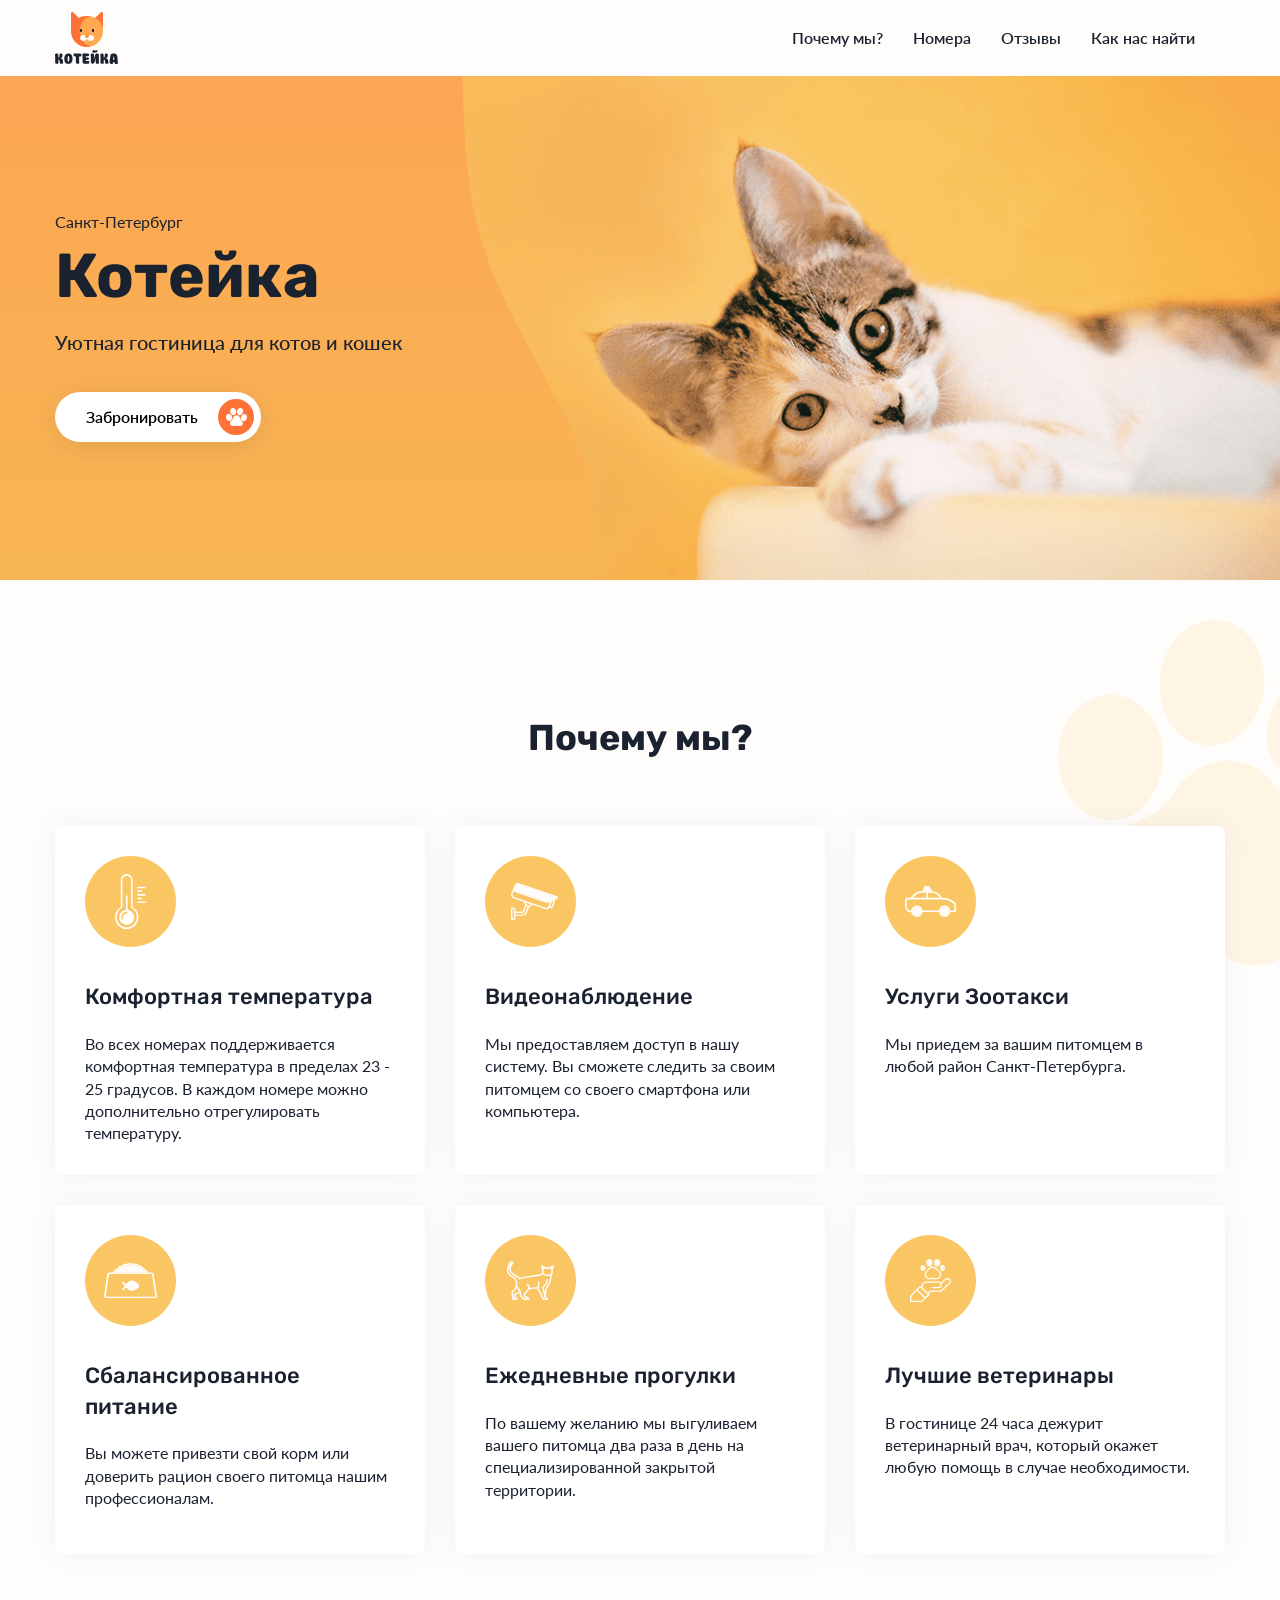
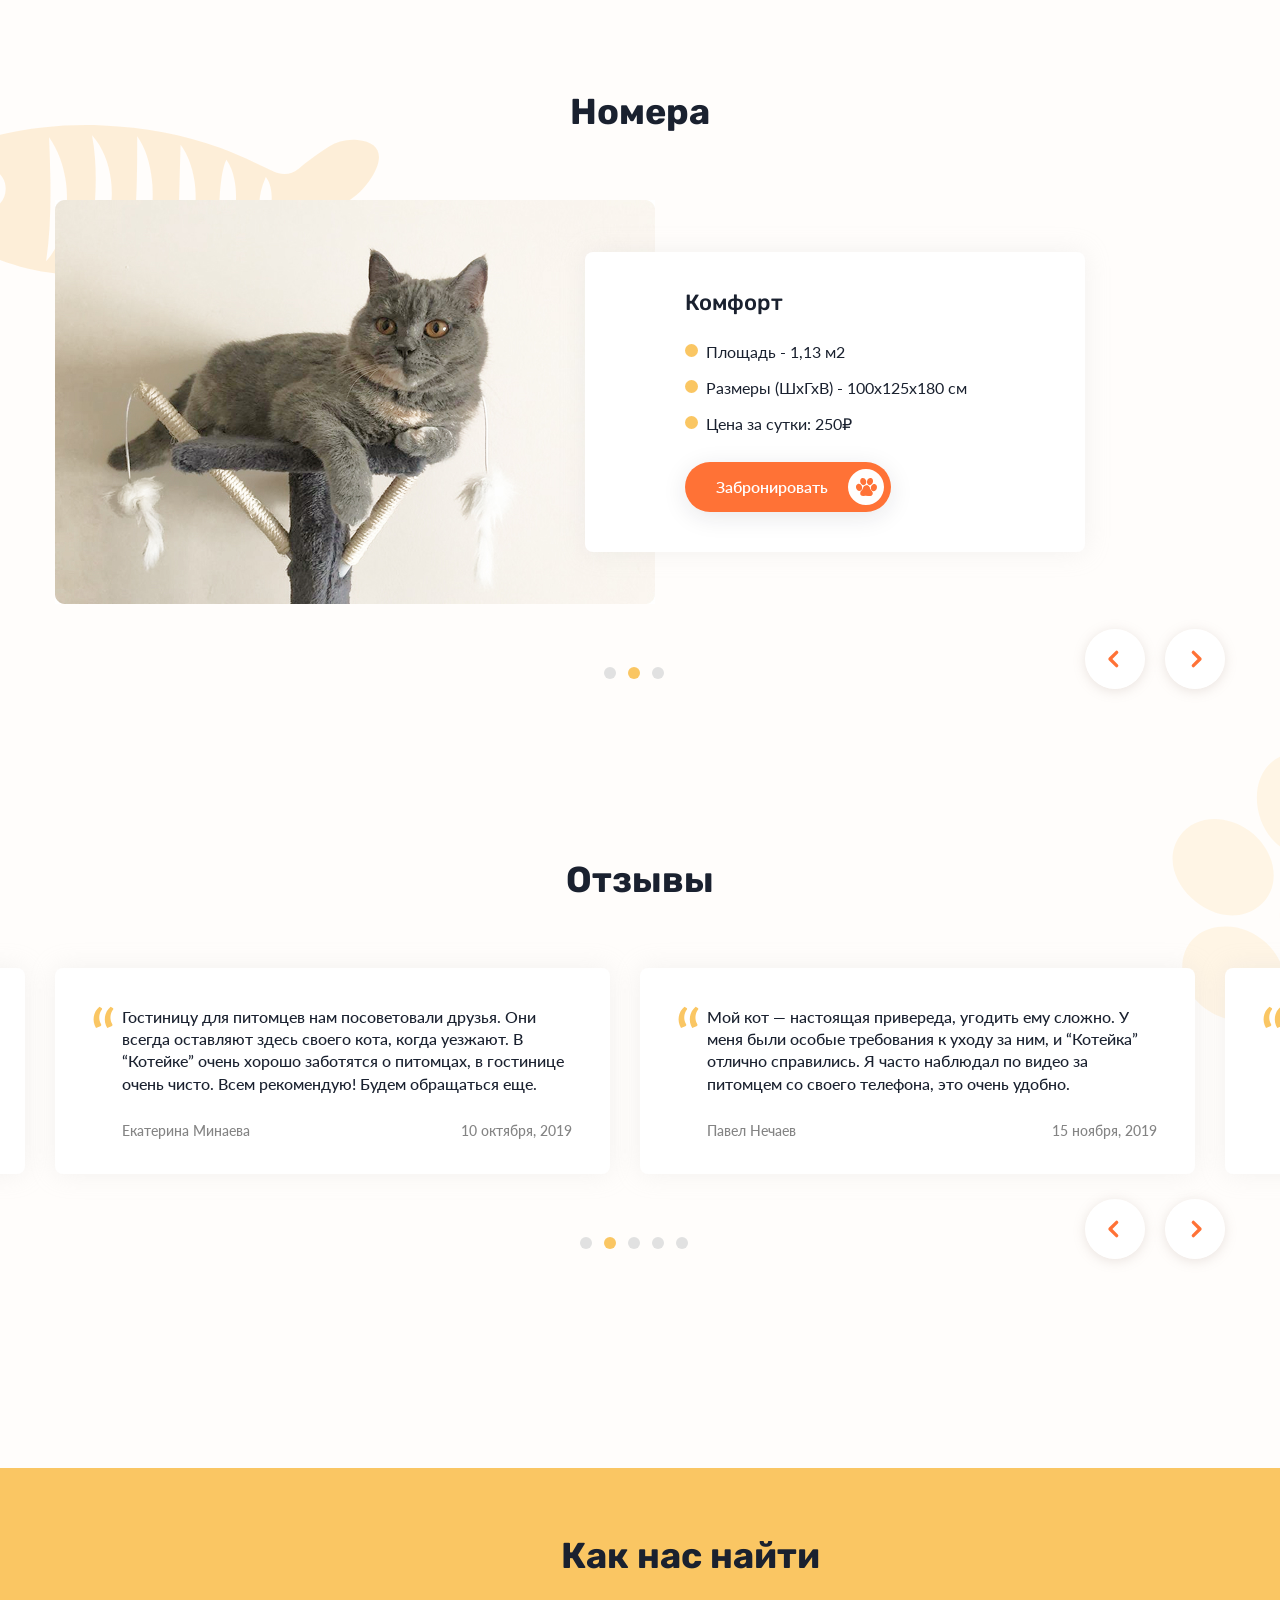
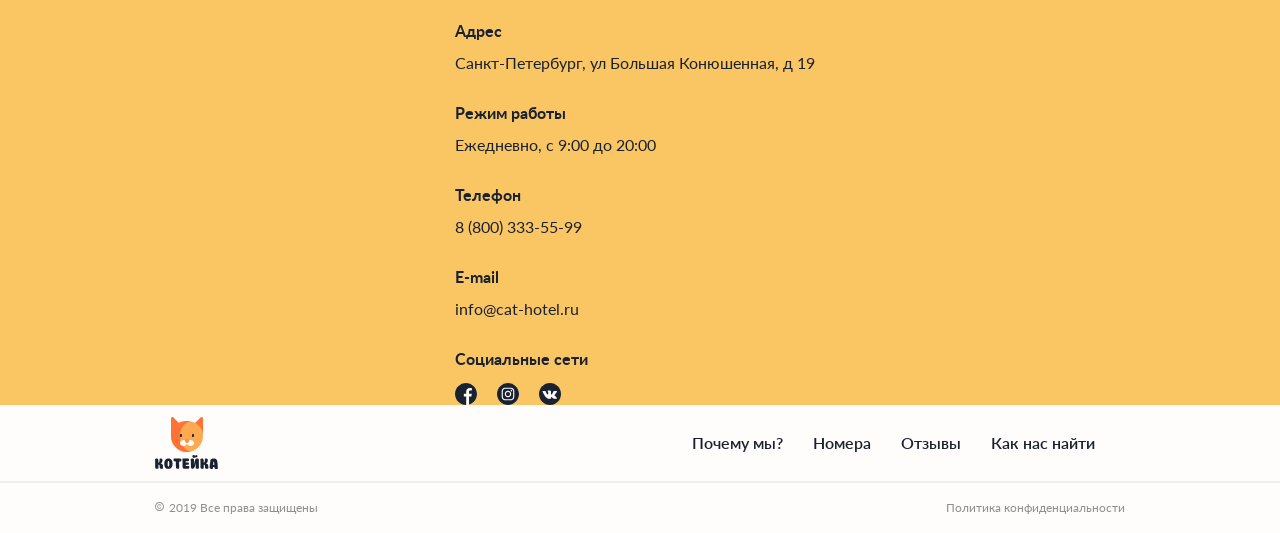
==== commit 3a28f4a9: "desktop version - ok" ====
--- a/index.html
+++ b/index.html
@@ -11,6 +11,9 @@
     <link rel="stylesheet" href="css/globalStyle.css">
     <link rel="stylesheet" href="css/index.css">
     <link rel="stylesheet" href="css/slider_css.css">
+    <link rel="stylesheet" href="css/utils.css">
+    <link rel="stylesheet" href="css/windowDialog.css">
+
 
 </head>
 
@@ -34,6 +37,51 @@
             </div>
         </header>
         <main>
+            <section class="window_input visually-hidden">
+                <div class="window_input_background">
+                    <div class="window">
+                        <div class="headingKrestik">
+                            <div class="heading heading_window">Забронировать номер</div>
+                            <button type="button" class="krestik">
+                                <svg width="18" height="18" viewBox="0 0 18 18" fill="none"
+                                    xmlns="http://www.w3.org/2000/svg">
+                                    <path d="M1 1L17 17M17 1L1 17" stroke="#1A212F" stroke-width="2"
+                                        stroke-linecap="round" stroke-linejoin="round" />
+                                </svg>
+                            </button>
+                        </div>
+                        <form id="asdasd">
+                            <div class="inputs_norm">
+                                <input class="input_window" type="text" placeholder="Ваше имя">
+                                <input class="input_window" type="text" placeholder="Имя Питомца">
+                                <input class="input_window" type="tel" placeholder="Телефон">
+                                <input class="input_window" type="email" placeholder="E-mail">
+                            </div>
+                            <div class="inputs_minMax">
+                                Дата заезда с <input type="date" class="input_window-date" placeholder="26.01.2020"> по
+                                <input type="date" class="input_window-date" placeholder="26.02.2020">
+                            </div>
+                            <button class="knopka filter-knopka knopka-submit" type="button">Отправить заявку</button>
+                        </form>
+                    </div>
+                    <div class="window_submit-ok visually-hidden">
+                        <div class="window-ok">
+                            <div class="headingKrestik headingKrestik-ok">
+                                <div class="heading heading_window">Спасибо за заявку!</div>
+                                <button type="button" class="krestik">
+                                    <svg width="18" height="18" viewBox="0 0 18 18" fill="none"
+                                        xmlns="http://www.w3.org/2000/svg">
+                                        <path d="M1 1L17 17M17 1L1 17" stroke="#1A212F" stroke-width="2"
+                                            stroke-linecap="round" stroke-linejoin="round" />
+                                    </svg>
+                                </button>
+                            </div>
+                            <p class="window-ok-text">Мы свяжемся с вами в ближайшее время</p>
+                            <button class="knopka filter-knopka knopka-submit" type="button">Ок</button>
+                        </div>
+                    </div>
+                </div>
+            </section>
             <section class="oboi">
                 <div class="container">
                     <div class="oboi-inner">
@@ -113,7 +161,7 @@
                                         </div>
                                         <div class="slide-content-item"><span></span>Цена за сутки: 200₽</div>
                                     </div>
-                                    <button  class="knopka slide-content-knopka">Забронировать</button>
+                                    <button class="knopka slide-content-knopka">Забронировать</button>
                                 </div>
                             </div>
                             <div class="nomera_slider-slide">
@@ -126,7 +174,7 @@
                                         </div>
                                         <div class="slide-content-item"><span></span>Цена за сутки: 250₽</div>
                                     </div>
-                                    <button  class="knopka slide-content-knopka">Забронировать</button>
+                                    <button class="knopka slide-content-knopka">Забронировать</button>
                                 </div>
                             </div>
                             <div class="nomera_slider-slide">
@@ -139,7 +187,7 @@
                                         </div>
                                         <div class="slide-content-item"><span></span>Цена за сутки: 350₽</div>
                                     </div>
-                                    <button  class="knopka slide-content-knopka">Забронировать</button>
+                                    <button class="knopka slide-content-knopka">Забронировать</button>
                                 </div>
                             </div>
                         </div>
@@ -318,6 +366,7 @@
     <script src="js/jquery-3.7.1.min.js"></script>
     <script src="js/slick-1.8.1/slick/slick.min.js"></script>
     <script src="js/index.js"></script>
+    <script src="js/submitForm.js"></script>
 
 </body>
 
--- a/css/globalStyle.css
+++ b/css/globalStyle.css
@@ -40,6 +40,46 @@
     transform: scale(1.1);
 }
 
+.oboi_knopka::after {
+    content: "";
+    position: absolute;
+
+    width: 36px;
+    height: 36px;
+
+    /* центрирует по вертикали кнопку  */
+    top: 50%;
+    transform: translateY(-50%);
+
+    right: 7px;
+    background: url("../images/lapa_button.svg") no-repeat center;
+}
+
+
+.filter-knopka {
+    background-color: #FF7236;
+    color: rgb(255, 255, 255);
+    font-size: 14px;
+    width: 100%;
+    text-align: center;
+}
+
+.filter-knopka::after {
+    content: "";
+    position: absolute;
+
+    width: 36px;
+    height: 36px;
+
+    /* центрирует по вертикали кнопку  */
+    top: 50%;
+    transform: translateY(-50%);
+
+    right: 7px;
+    background: url("../images/lapa_button2.svg") no-repeat center;
+}
+
+
 .heading {
     font-family: "Rubik-Bold", sans-serif;
     font-size: 36px;
@@ -159,3 +199,110 @@
 .footer_bottom-p img {
     margin-right: 5px;
 }
+
+
+/* nomera=============================================================================================================================== */
+
+.nomera {
+    margin-bottom: 140px;
+}
+
+.nomera-inner {
+    position: relative;
+    display: flex;
+    flex-direction: column;
+}
+
+.nomera-inner::before {
+    content: "";
+    position: absolute;
+
+    width: 484px;
+    height: 151px;
+
+    left: -160px;
+    top: 31px;
+
+    opacity: 20%;
+    background: url("../images/background/riba.svg") no-repeat center;
+
+    z-index: -1;
+}
+
+
+/* сам слайдер */
+.nomera_slider {
+    position: relative;
+    margin-bottom: 43px;
+
+}
+
+.nomera_slider-slide {
+    display: flex;
+    align-items: center;
+}
+
+.slide_image {
+    border-radius: 10px;
+    width: 600px;
+    height: 404px;
+}
+
+.slide-content {
+    display: flex;
+    flex-direction: column;
+
+    padding: 40px 100px;
+    background-color: #fff;
+    box-shadow: 0 0 25px 0 rgba(208, 208, 208, 0.25);
+    border-radius: 8px;
+
+    margin-left: -70px;
+    margin-right: 140px;
+    width: 500px;
+
+}
+
+.slide-content-h {
+    font-family: "Rubik-Medium", sans-serif;
+    font-size: 22px;
+    margin-bottom: 30px;
+}
+
+.slide-content-item {
+    margin-bottom: 20px;
+    display: flex;
+}
+
+.slide-content-item:last-child {
+    margin-bottom: 30px;
+}
+
+/* кружочек */
+.slide-content-item span {
+    width: 13px;
+    height: 13px;
+    background-color: #FAC663;
+    border-radius: 50%;
+    margin-right: 8px;
+}
+
+.slide-content-knopka {
+    background-color: #FF7236;
+    color: rgb(255, 255, 255);
+}
+
+.slide-content-knopka::after {
+    content: "";
+    position: absolute;
+
+    width: 36px;
+    height: 36px;
+
+    /* центрирует по вертикали кнопку  */
+    top: 50%;
+    transform: translateY(-50%);
+
+    right: 7px;
+    background: url("../images/lapa_button2.svg") no-repeat center;
+}
--- a/css/index.css
+++ b/css/index.css
@@ -52,20 +52,6 @@
     margin-bottom: 40px;
 }
 
-.oboi_knopka::after {
-    content: "";
-    position: absolute;
-
-    width: 36px;
-    height: 36px;
-
-    /* центрирует по вертикали кнопку  */
-    top: 50%;
-    transform: translateY(-50%);
-
-    right: 7px;
-    background: url("../images/lapa_button.svg") no-repeat center;
-}
 
 /* pochemuMi=============================================================================================================================== */
 
@@ -124,112 +110,6 @@
 
 .pochemuMi_setka-inner-p {
     line-height: 140%;
-}
-
-/* nomera=============================================================================================================================== */
-
-.nomera {
-    margin-bottom: 140px;
-}
-
-.nomera-inner {
-    position: relative;
-    display: flex;
-    flex-direction: column;
-}
-
-.nomera-inner::before {
-    content: "";
-    position: absolute;
-
-    width: 484px;
-    height: 151px;
-
-    left: -160px;
-    top: 31px;
-
-    opacity: 20%;
-    background: url("../images/background/riba.svg") no-repeat center;
-
-    z-index: -1;
-}
-
-
-/* сам слайдер */
-.nomera_slider {
-    position: relative;
-    margin-bottom: 43px;
-
-}
-
-.nomera_slider-slide {
-    display: flex;
-    align-items: center;
-}
-
-.slide_image {
-    border-radius: 10px;
-    width: 600px;
-    height: 404px;
-}
-
-.slide-content {
-    display: flex;
-    flex-direction: column;
-
-    padding: 40px 100px;
-    background-color: #fff;
-    box-shadow: 0 0 25px 0 rgba(208, 208, 208, 0.25);
-    border-radius: 8px;
-
-    margin-left: -70px;
-    margin-right: 140px;
-    width: 500px;
-
-}
-
-.slide-content-h {
-    font-family: "Rubik-Medium", sans-serif;
-    font-size: 22px;
-    margin-bottom: 30px;
-}
-
-.slide-content-item {
-    margin-bottom: 20px;
-    display: flex;
-}
-
-.slide-content-item:last-child {
-    margin-bottom: 30px;
-}
-
-/* кружочек */
-.slide-content-item span {
-    width: 13px;
-    height: 13px;
-    background-color: #FAC663;
-    border-radius: 50%;
-    margin-right: 8px;
-}
-
-.slide-content-knopka {
-    background-color: #FF7236;
-    color: rgb(255, 255, 255);
-}
-
-.slide-content-knopka::after {
-    content: "";
-    position: absolute;
-
-    width: 36px;
-    height: 36px;
-
-    /* центрирует по вертикали кнопку  */
-    top: 50%;
-    transform: translateY(-50%);
-
-    right: 7px;
-    background: url("../images/lapa_button2.svg") no-repeat center;
 }
 
 
--- a/css/utils.css
+++ b/css/utils.css
@@ -0,0 +1,12 @@
+.visually-hidden {
+  position: absolute !important;
+  width: 1px !important;
+  height: 1px !important;
+  margin: -1px !important;
+  border: 0 !important;
+  padding: 0 !important;
+  white-space: nowrap !important;
+  clip-path: inset(100%) !important;
+  clip: rect(0 0 0 0) !important;
+  overflow: hidden !important;
+}
--- a/css/windowDialog.css
+++ b/css/windowDialog.css
@@ -0,0 +1,135 @@
+.window_input_background {
+  display: flex;
+  justify-content: center;
+  align-items: center;
+  background-color: rgb(255, 255, 255, 0.5);
+
+  width: 100%;
+  height: 100%;
+
+  position: fixed;
+  top: 0px;
+  z-index: 2;
+  backdrop-filter: blur(8px);
+}
+
+.window {
+  position: relative;
+  display: flex;
+  flex-direction: column;
+
+  background-color: #FFFEFD;
+  border-radius: 10px;
+  box-shadow: 0 0 25px 0 rgba(208, 208, 208, 0.25);
+
+  width: 570px;
+  height: 650px;
+  padding: 70px;
+  color: #1A212F;
+  overflow: hidden;
+}
+
+.window::before {
+  content: '';
+  position: absolute;
+  background-image: url('../images/window_input/paw.svg');
+  width: 123px;
+  height: 128px;
+  top: -30px;
+  left: -20px;
+}
+
+.window-ok {
+  position: relative;
+  display: flex;
+  flex-direction: column;
+
+  background-color: #FFFEFD;
+  border-radius: 10px;
+  box-shadow: 0 0 25px 0 rgba(208, 208, 208, 0.25);
+
+  padding: 70px;
+  color: #1A212F;
+  overflow: hidden;
+  width: 580px;
+  height: 285px;
+}
+
+.window-ok::before {
+  content: '';
+  position: absolute;
+  background-image: url('../images/window_input/paw.svg');
+  transform: rotate(270deg);
+  width: 123px;
+  height: 128px;
+  bottom: -10px;
+  left: -10px;
+}
+
+.headingKrestik {
+  position: relative;
+  display: flex;
+  justify-content: center;
+  align-items: center;
+  margin-bottom: 50px;
+}
+
+.headingKrestik-ok {
+  margin-bottom: 25px;
+}
+
+.window-ok-text {
+  margin-bottom: 50px;
+  text-align: center;
+}
+
+.heading_window {
+  font-size: 28px;
+  margin-bottom: 0px;
+}
+
+.krestik {
+  position: absolute;
+  top: -28px;
+  right: -28px;
+  background-color: transparent;
+
+}
+
+.inputs_norm {
+  display: flex;
+  flex-direction: column;
+  align-items: center;
+  gap: 20px;
+  margin-bottom: 20px;
+}
+
+.input_window {
+  border: 1px solid #d7d7d7;
+  border-radius: 25px;
+  width: 100%;
+  height: 52px;
+  padding: 20px 0px 20px 30px;
+}
+
+.input_window-date {
+  border: 1px solid #d7d7d7;
+  border-radius: 25px;
+  width: 129px;
+  height: 52px;
+  padding: 14px;
+}
+
+.inputs_minMax {
+  display: flex;
+  align-items: center;
+  justify-content: space-between;
+  margin-bottom: 50px;
+}
+
+.knopka-submit {
+  width: auto;
+  margin-top: auto;
+  margin-left: auto;
+  margin-right: auto;
+}
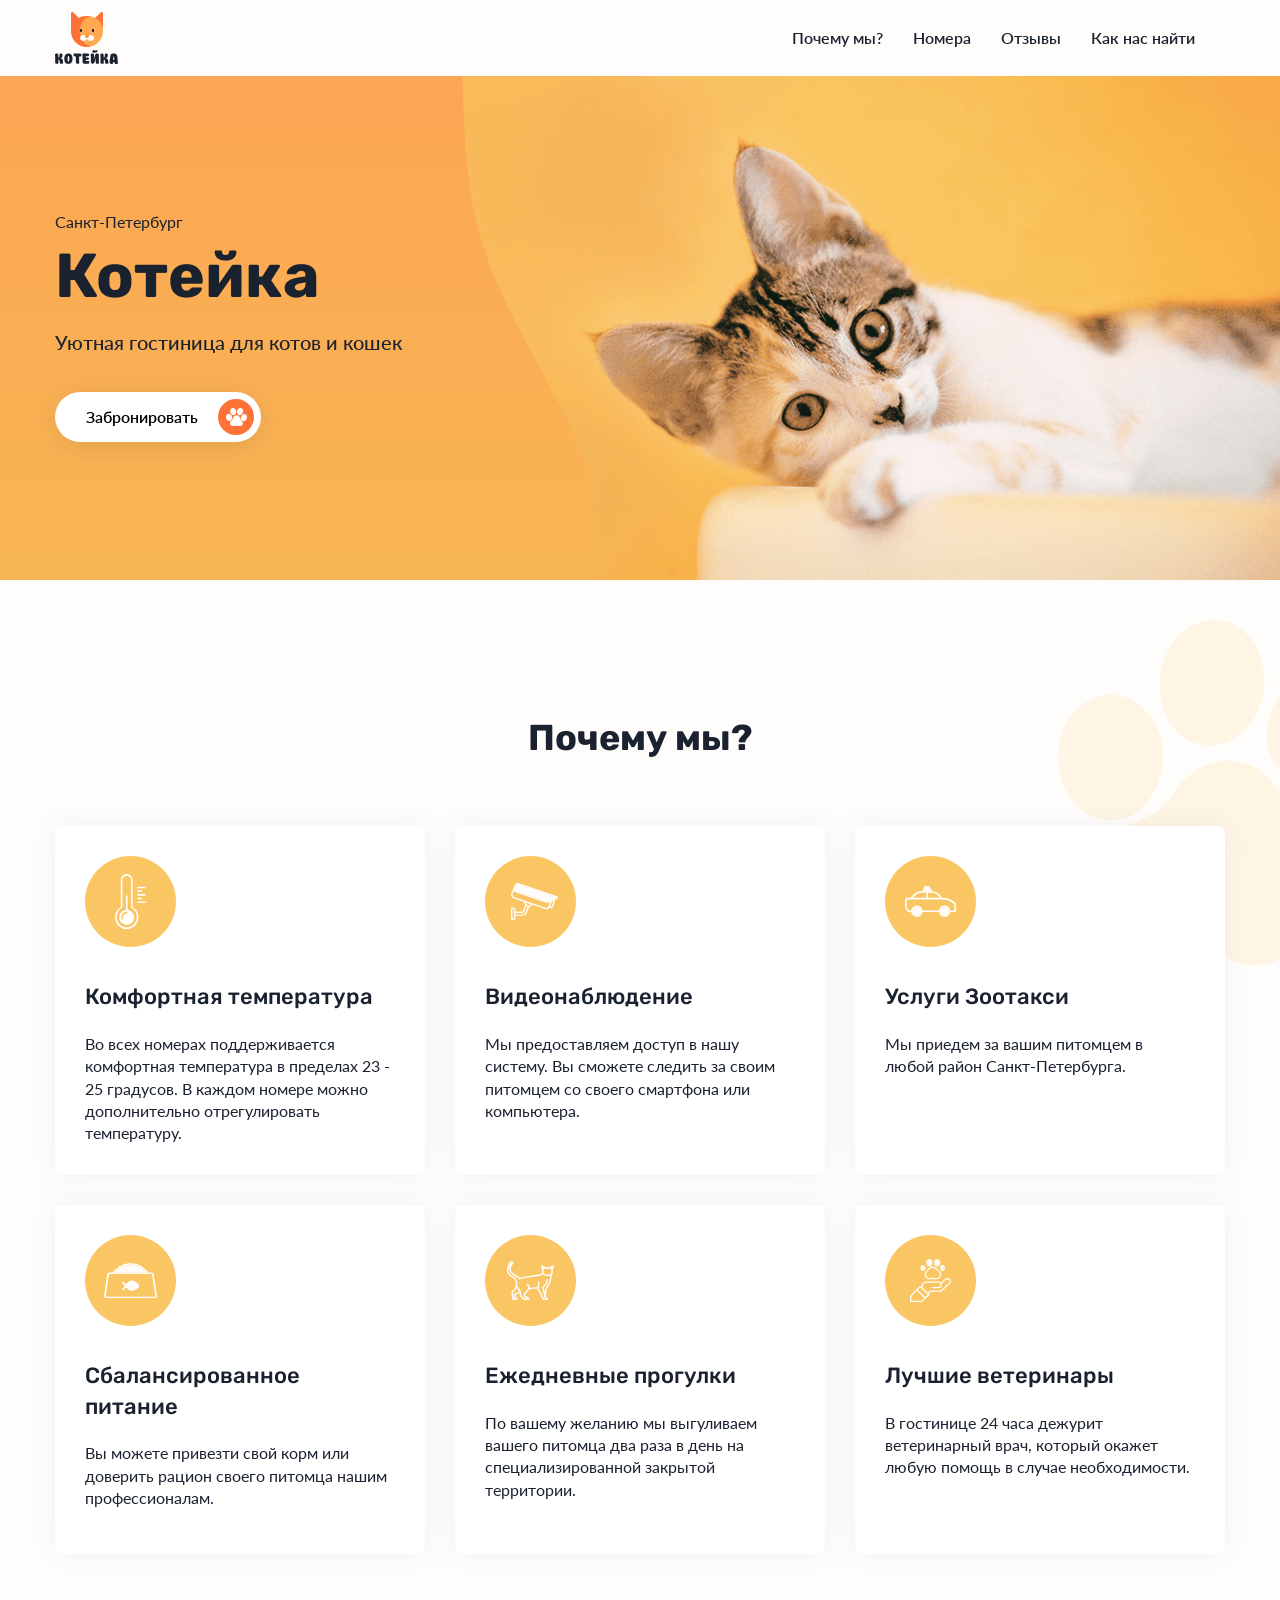
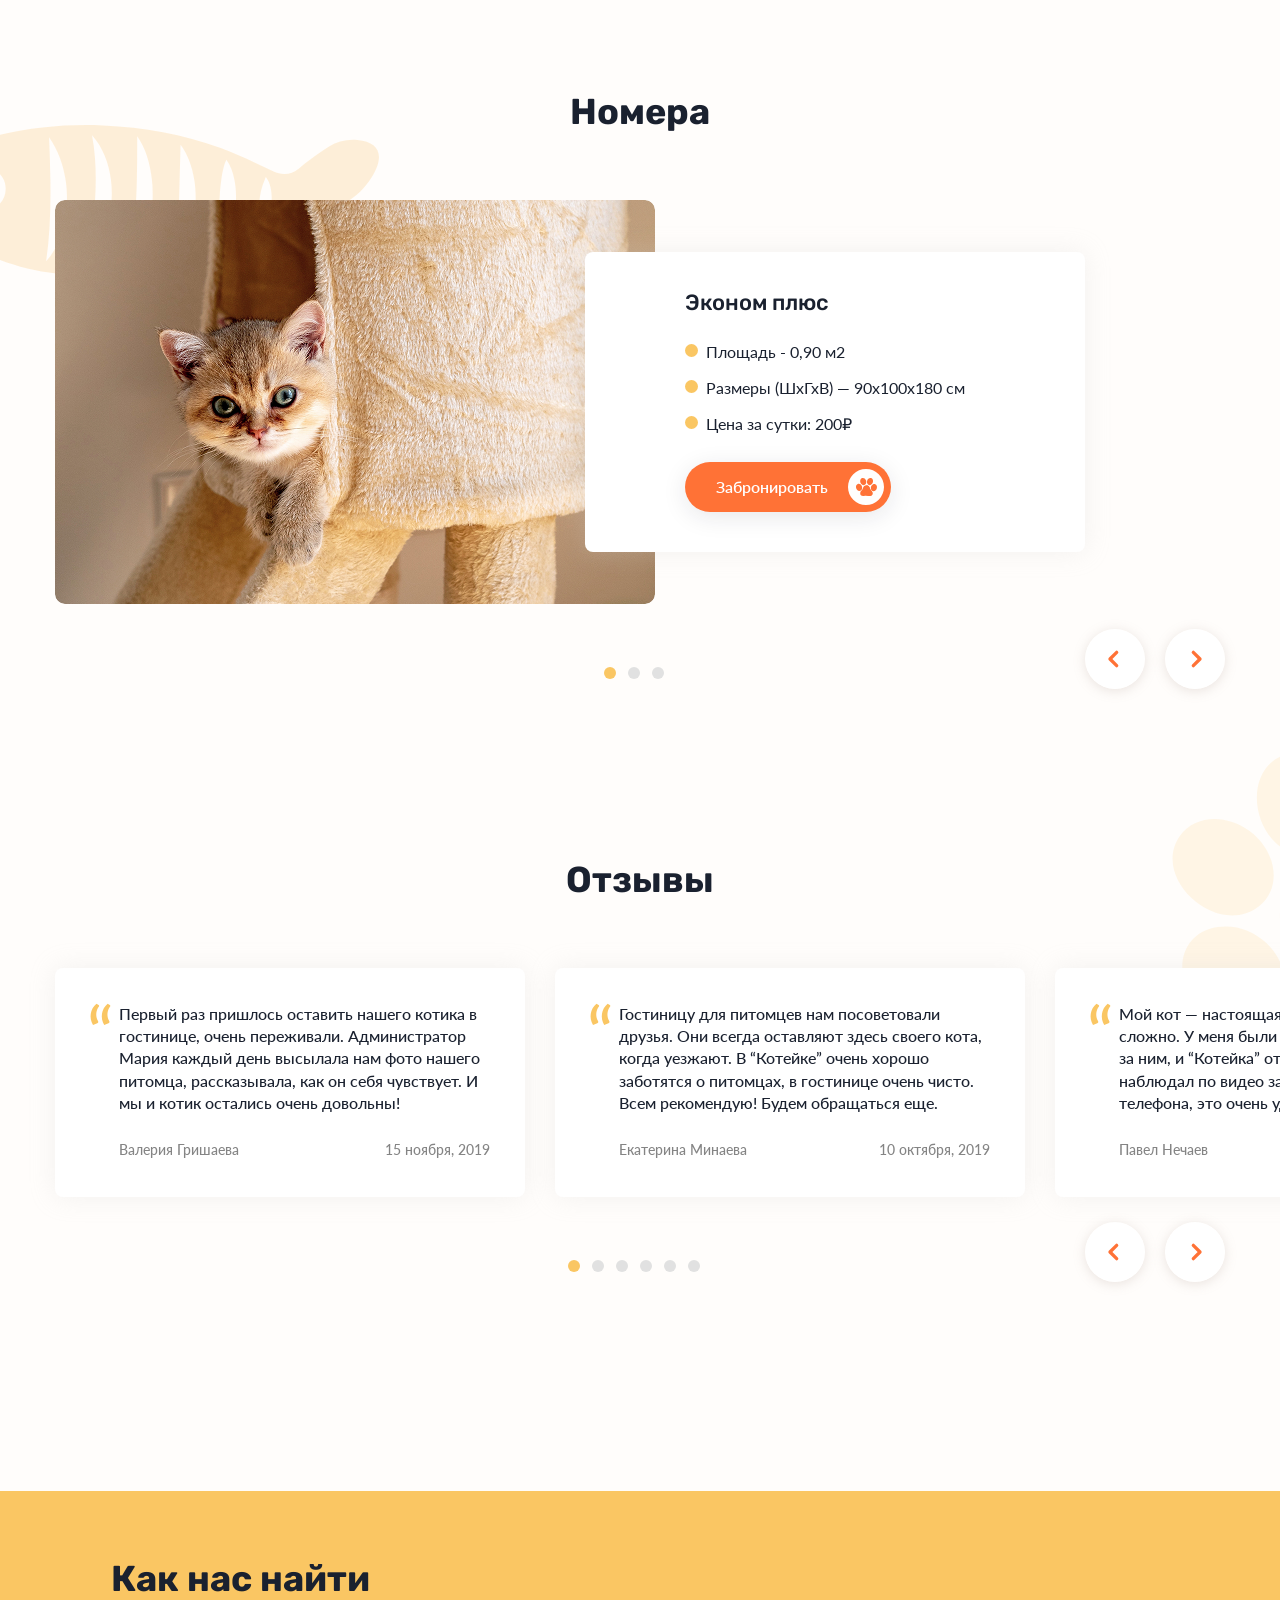
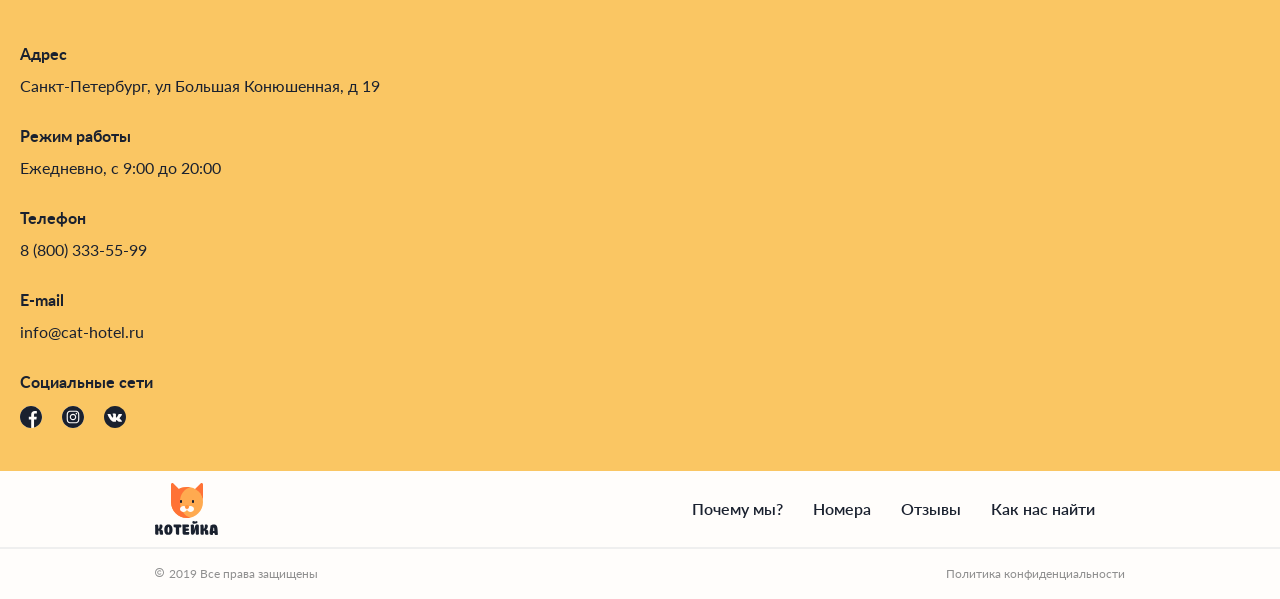
==== commit a192619e: "мелкие правки и начало адаптации" ====
--- a/index.html
+++ b/index.html
@@ -5,6 +5,7 @@
     <meta charset="utf-8">
     <meta name="keywords" content="важные, ключевые, слова">
     <meta name="description" content="краткое описание">
+    <meta name="viewport" content="width=device-width, initial-scale=1.0">
     <title>Котейка</title>
     <link rel="stylesheet" href="css/reset.css">
     <link rel="stylesheet" href="css/fonts.css">
@@ -290,44 +291,44 @@
                 </div>
             </section>
             <section class="map" id="map">
-                <div class="container">
-                    <div class="map-inner">
-                        <div class="map_text">
-                            <div class="heading heading_map">Как нас найти</div>
-                            <div class="map_text_fake">
-                                <div class="map_text_heading-mini">Адрес</div>
-                                <div class="map_text_p">Санкт-Петербург,
-                                    ул Большая Конюшенная, д 19</div>
-
-                                <div class="map_text_heading-mini">Режим работы</div>
-                                <div class="map_text_p">Ежедневно, с 9:00 до 20:00</div>
-
-                                <div class="map_text_heading-mini">Телефон</div>
-                                <div class="map_text_p">8 (800) 333-55-99</div>
-
-                                <div class="map_text_heading-mini">E-mail</div>
-                                <div class="map_text_p">info@cat-hotel.ru</div>
-
-                                <div class="map_text_heading-mini">Социальные сети</div>
-                                <ul class="map_text_ul">
-                                    <a href="#" class="map_text_ul_li">
-                                        <li><img src="images/icons/1.svg" alt=""></li>
-                                    </a>
-                                    <a href="#" class="map_text_ul_li">
-                                        <li><img src="images/icons/2.svg" alt=""></li>
-                                    </a>
-                                    <a href="#" class="map_text_ul_li">
-                                        <li><img src="images/icons/3.svg" alt=""></li>
-                                    </a>
-                                </ul>
-                            </div>
-                        </div>
-                    </div>
-                </div>
-                <div class="map_script">
-                    <script type="text/javascript" charset="utf-8" async
-                        src="https://api-maps.yandex.ru/services/constructor/1.0/js/?um=constructor%3Aa5fc6bd078cab195d13f2b5de5ab427fbbad69decf371b7829a983c50aaca92b&amp;width=800&amp;height=580&amp;lang=ru_RU&amp;scroll=true"></script>
-                </div>
+                <div class="map-inner">
+                    <div class="map_text">
+                        <div class="heading heading_map">Как нас найти</div>
+                        <div class="map_text_fake">
+                            <div class="map_text_heading-mini">Адрес</div>
+                            <div class="map_text_p">Санкт-Петербург,
+                                ул Большая Конюшенная, д 19</div>
+
+                            <div class="map_text_heading-mini">Режим работы</div>
+                            <div class="map_text_p">Ежедневно, с 9:00 до 20:00</div>
+
+                            <div class="map_text_heading-mini">Телефон</div>
+                            <div class="map_text_p">8 (800) 333-55-99</div>
+
+                            <div class="map_text_heading-mini">E-mail</div>
+                            <div class="map_text_p">info@cat-hotel.ru</div>
+
+                            <div class="map_text_heading-mini">Социальные сети</div>
+                            <ul class="map_text_ul">
+                                <a href="#" class="map_text_ul_li">
+                                    <li><img src="images/icons/1.svg" alt=""></li>
+                                </a>
+                                <a href="#" class="map_text_ul_li">
+                                    <li><img src="images/icons/2.svg" alt=""></li>
+                                </a>
+                                <a href="#" class="map_text_ul_li">
+                                    <li><img src="images/icons/3.svg" alt=""></li>
+                                </a>
+                            </ul>
+                        </div>
+                    </div>
+                    <div class="map_script">
+                        <script type="text/javascript" charset="utf-8" async
+                            src="https://api-maps.yandex.ru/services/constructor/1.0/js/?um=constructor%3Aa5fc6bd078cab195d13f2b5de5ab427fbbad69decf371b7829a983c50aaca92b&amp;lang=ru_RU&amp;scroll=true"></script>
+                    </div>
+                </div>
+
+
             </section>
 
             <footer class="footer">
--- a/css/globalStyle.css
+++ b/css/globalStyle.css
@@ -131,14 +131,14 @@
 
 .map-inner {
     display: flex;
-    justify-self: start;
+    margin: 0 auto;
 }
 
 .map_text {
     display: flex;
     flex-direction: column;
     width: 470px;
-    margin-left: 100px;
+    padding: 0px 15px;
 }
 
 .heading_map {
@@ -171,7 +171,8 @@
 
 .map_script {
     display: flex;
-    justify-content: end;
+    width: 800px;
+    height: 580px;
 }
 
 
@@ -243,9 +244,13 @@
 }
 
 .slide_image {
-    border-radius: 10px;
     width: 600px;
     height: 404px;
+}
+
+.slide_image img {
+    object-fit: cover;
+    border-radius: 10px;
 }
 
 .slide-content {
@@ -305,4 +310,51 @@
 
     right: 7px;
     background: url("../images/lapa_button2.svg") no-repeat center;
+}
+
+
+/* adaptiv =============================================================================================================================== */
+
+@media(max-width:768px) {
+    .container {
+        max-width: 723px;
+        padding: 0 45px;
+    }
+
+
+    .slide_image {
+        width: 442px;
+        height: 326px;
+    }
+
+    .slide_image img {
+        width: 442px;
+        height: 326px;
+    }
+
+    .slide-content {
+        display: flex;
+        flex-direction: column;
+
+        padding: 40px;
+
+        margin-left: -110px;
+        margin-right: 45px;
+
+    }
+
+    .map_text {
+        width: 369px;
+        padding:0 45px;
+    }
+
+    .map_script {
+        display: flex;
+        width: 399px;
+    }
+
+    .container-footer{
+        padding: 0px;
+    }
+
 }
--- a/css/index.css
+++ b/css/index.css
@@ -148,10 +148,9 @@
 /* сам слайд */
 .reviews_slider-slide {
     display: flex;
-    padding: 38px;
+    padding: 35px;
     margin-right: 30px;
-    max-width: 700px;
-    max-height: 206px;
+    max-width: 470px;
     box-sizing: border-box;
 
     font-family: "Lato-Medium", sans-serif;
@@ -185,4 +184,52 @@
 }
 
 
-
+/* adaptiv =============================================================================================================================== */
+
+@media(max-width:768px) {
+    .oboi {
+        background-image: url("../images/adaptiv/cat_img.png");
+        /* на всю ширину */
+        background-size: cover;
+        background-position: center;
+        background-repeat: no-repeat;
+        position: relative;
+        z-index: 0;
+        margin-bottom: 140px;
+
+    }
+
+    .oboi-inner {
+        padding-top: 140px;
+        height: 868px;
+        justify-content: start;
+        align-items: center;
+
+    }
+
+    .oboi::after {
+        content: "";
+        position: absolute;
+
+        width: 768px;
+        /* дал высоту такую же как и уобоев, дабы не вылахила за края */
+        height: 530px;
+
+        /* центрирует по вертикали кнопку  */
+        top: 266px;
+        right: 0px;
+        transform: translateY(-50%);
+
+        background: url("../images/adaptiv/Vector.svg") no-repeat center;
+        z-index: -1;
+    }
+
+
+    .pochemuMi_setka {
+        grid-template-rows: repeat(3, 1fr);
+        grid-template-columns: repeat(2, 1fr);
+        grid-gap: 30px;
+    }
+
+
+}
--- a/css/slider_css.css
+++ b/css/slider_css.css
@@ -1,4 +1,3 @@
-
 .slick-track {
   display: flex;
 }
@@ -32,6 +31,14 @@
   font-size: 0px;
   background: url("../images/slider/right.svg") 0 0 / 100% no-repeat;
 }
+
+@media(max-width:768px) {
+  .slick-arrow.slick-next,
+  .slick-arrow.slick-prev {
+    display: none;
+  }
+}
+
 
 /* точечки ---------------------------------------------------------------------------------------------------------------------------------*/
 
